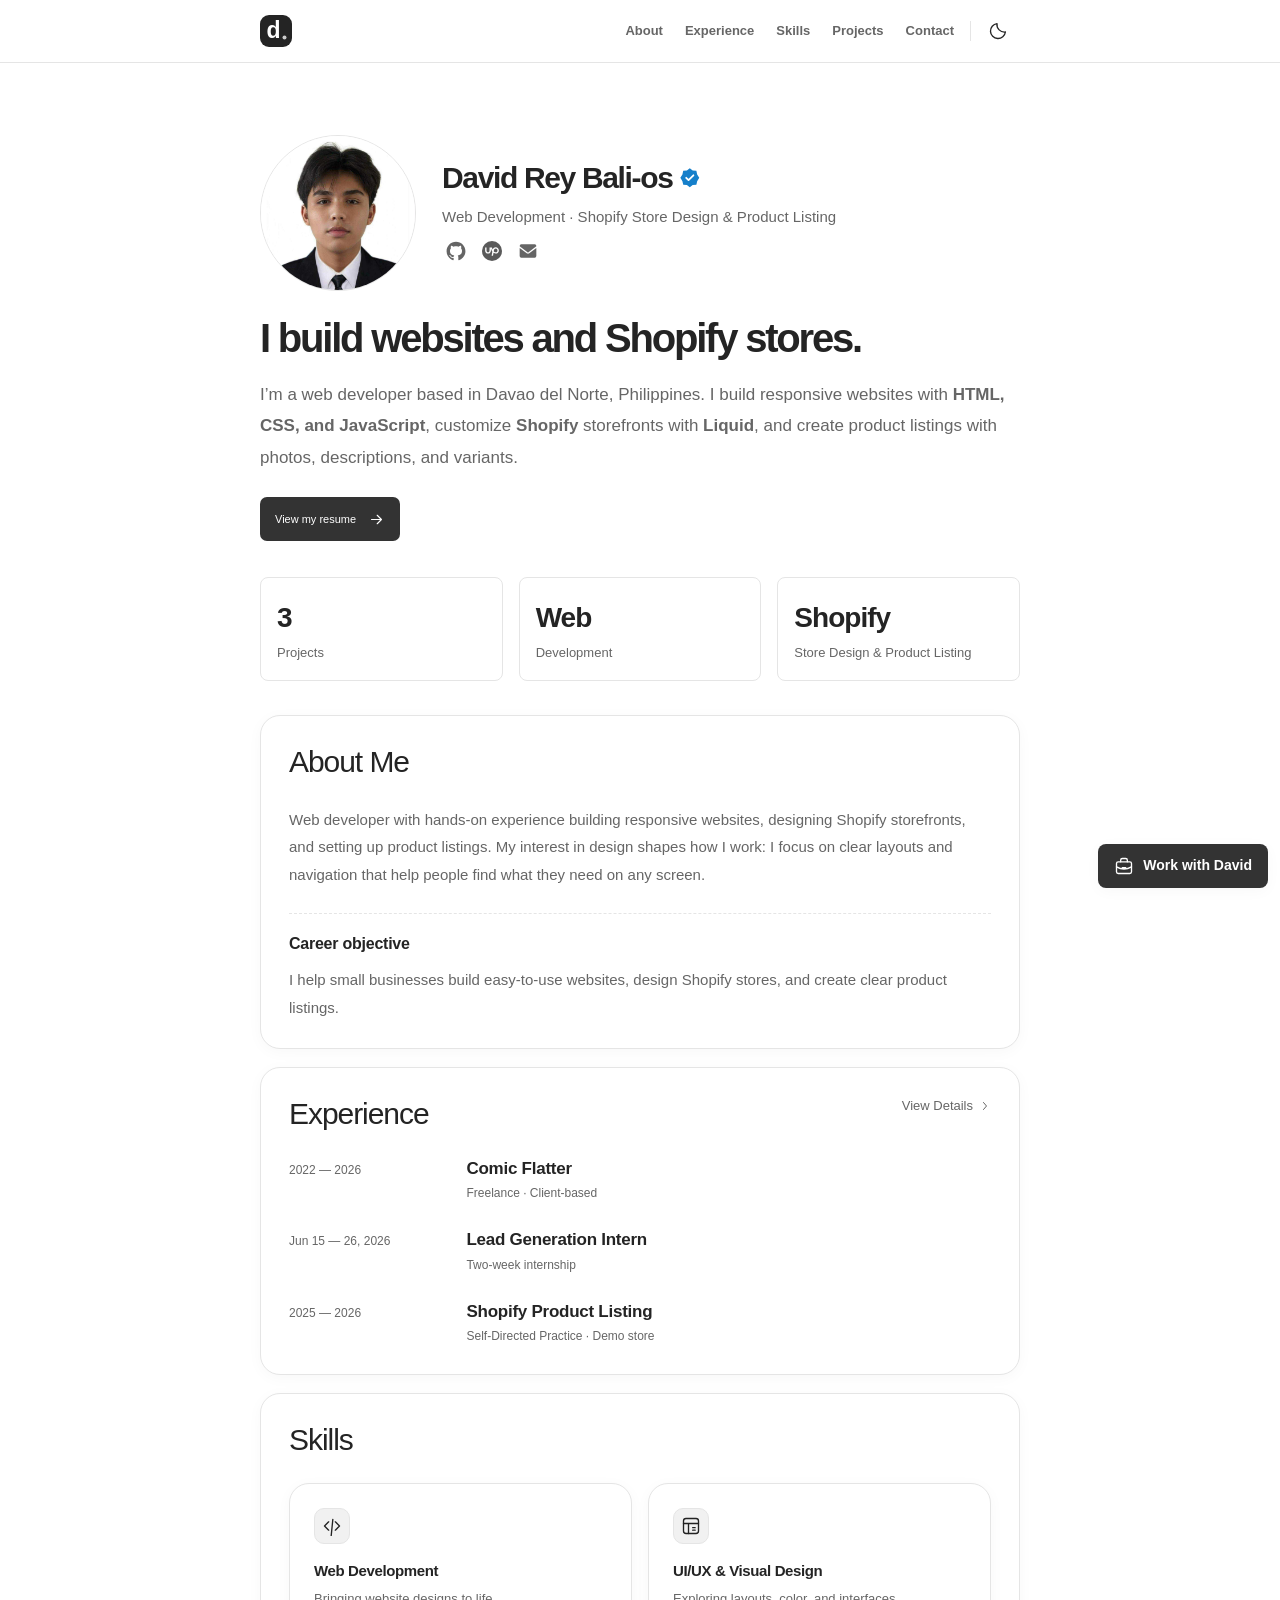
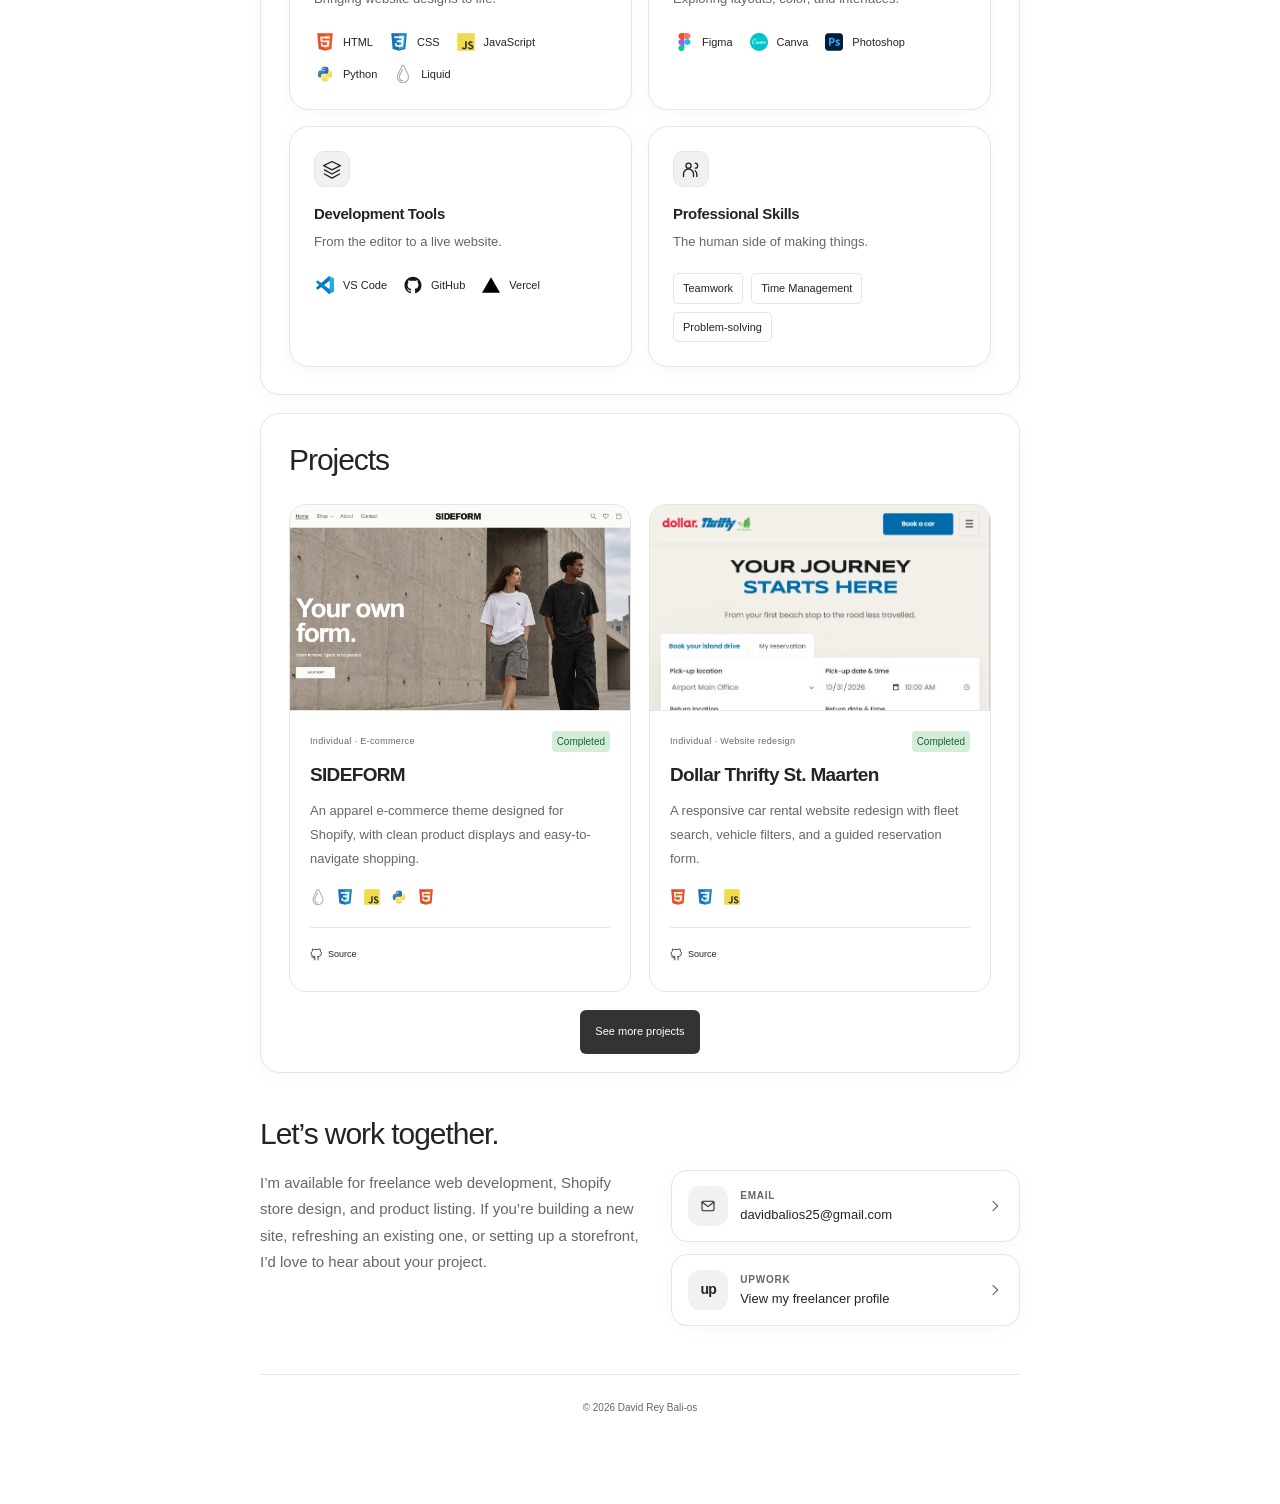
==== index.html @ 9f274d09 "Style See more projects as a button" ====
<!doctype html>
<html lang="en">
  <head>
    <meta charset="UTF-8" />
    <meta name="viewport" content="width=device-width, initial-scale=1.0" />
    <meta name="format-detection" content="telephone=no, email=no, address=no" />
    <meta name="theme-color" content="#333333" />
    <meta
      name="description"
      content="David Rey Bali-os is a web developer based in Davao del Norte, Philippines, focused on responsive websites and Shopify store design."
    />
    <meta
      property="og:title"
      content="David Rey Bali-os | Web Development &amp; Shopify Store Design"
    />
    <meta
      property="og:description"
      content="Explore my work in web development and Shopify store design."
    />
    <meta property="og:type" content="website" />
    <title>David Rey Bali-os | Web Development &amp; Shopify Store Design</title>
    <link rel="icon" type="image/svg+xml" href="assets/favicon.svg" />
    <script>
      try {
        if (localStorage.getItem("portfolio-theme") === "dark") {
          document.documentElement.dataset.theme = "dark";
        }
      } catch {}
    </script>
    <link rel="stylesheet" href="styles.css" />
    <script src="script.js" defer></script>
  </head>
  <body>
    <svg
      class="icon-library"
      xmlns="http://www.w3.org/2000/svg"
      aria-hidden="true"
    >
      <symbol id="arrow" viewBox="0 0 24 24">
        <path d="M5 12h14m-6-6 6 6-6 6" />
      </symbol>
      <symbol id="external" viewBox="0 0 24 24">
        <path d="M7 17 17 7M7 7h10v10" />
      </symbol>
      <symbol id="code" viewBox="0 0 24 24">
        <path d="m8 7-5 5 5 5m8-10 5 5-5 5m-3-13-2 20" />
      </symbol>
      <symbol id="design" viewBox="0 0 24 24">
        <rect x="3" y="3" width="18" height="18" rx="3" />
        <path d="M3 9h18M9 9v12m5-7h3m-3 3h3" />
      </symbol>
      <symbol id="layers" viewBox="0 0 24 24">
        <path d="m12 3 10 5-10 5L2 8Zm-9 10 9 5 9-5M3 18l9 5 9-5" />
      </symbol>
      <symbol id="people" viewBox="0 0 24 24">
        <circle cx="9" cy="8" r="3" />
        <path
          d="M3 21v-3a6 6 0 0 1 12 0v3m2-16a3 3 0 0 1 0 6m2 10v-3a6 6 0 0 0-2-4"
        />
      </symbol>
      <symbol id="pin" viewBox="0 0 24 24">
        <path d="M20 10c0 6-8 12-8 12S4 16 4 10a8 8 0 1 1 16 0Z" />
        <circle cx="12" cy="10" r="2.5" />
      </symbol>
      <symbol id="mail" viewBox="0 0 24 24">
        <rect x="3" y="5" width="18" height="14" rx="2" />
        <path d="m3 6 9 7 9-7" />
      </symbol>
      <symbol id="phone" viewBox="0 0 24 24">
        <path d="m7 3 3 5-3 3a16 16 0 0 0 6 6l3-3 5 3-1 4C11 23 1 13 3 4Z" />
      </symbol>
      <symbol id="award" viewBox="0 0 24 24">
        <circle cx="12" cy="9" r="6" />
        <path d="m8 14-2 8 6-3 6 3-2-8" />
      </symbol>
      <symbol id="github" viewBox="0 0 24 24">
        <path
          d="M9 22v-4c-4 1-4-2-6-2m12 6v-4c0-1-.4-2-1-2 4-.5 7-2 7-6 0-2-.7-3-2-4 .3-1 .3-3-.3-4-2 0-4 1-4 1-2-.5-4-.5-6 0 0 0-2-1-4-1-.6 1-.6 3-.3 4C3 7 2 8 2 10c0 4 3 5.5 7 6-.6.5-1 1-1 2"
        />
      </symbol>
      <symbol id="spark" viewBox="0 0 24 24">
        <path
          d="M12 1c1 7 4 10 11 11-7 1-10 4-11 11C11 16 8 13 1 12 8 11 11 8 12 1Z"
        />
      </symbol>
    </svg>

    <a class="skip-link" href="#main">Skip to content</a>
    <div class="page-frame" id="home">
      <header class="site-header">
      <nav class="section-menu" aria-label="Portfolio navigation">
        <a class="nav-logo" href="#home" aria-label="David Rey Bali-os, back to top">
          <img src="assets/favicon.svg" width="32" height="32" alt="" />
        </a>
        <button class="menu-toggle" type="button" aria-label="Toggle section navigation" aria-expanded="false" aria-controls="section-menu-links" hidden>
          <span class="burger-icon" aria-hidden="true"><span></span><span></span><span></span></span>
        </button>
        <div class="section-menu-links" id="section-menu-links">
          <a href="#about">About</a>
          <a href="#experience">Experience</a>
          <a href="#skills">Skills</a>
          <a href="#projects">Projects</a>
          <a href="#contact">Contact</a>
        </div>
        <button class="theme-toggle" type="button" aria-label="Dark mode" aria-pressed="false" hidden>
          <svg class="icon theme-moon" viewBox="0 0 24 24" aria-hidden="true">
            <path d="M20.9 13.2A9 9 0 0 1 10.8 3.1 9 9 0 1 0 20.9 13.2Z" />
          </svg>
          <svg class="icon theme-sun" viewBox="0 0 24 24" aria-hidden="true">
            <circle cx="12" cy="12" r="4" />
            <path d="M12 2v2m0 16v2M2 12h2m16 0h2M5 5l1.4 1.4m11.2 11.2L19 19M5 19l1.4-1.4M17.6 6.4 19 5" />
          </svg>
        </button>
      </nav>
      </header>
      <main id="main">
        <section class="intro-hero" aria-labelledby="intro-title">
          <div class="intro-profile">
            <img class="intro-portrait" src="assets/portrait.jpg" width="156" height="156"
              alt="David Rey Bali-os" fetchpriority="high" />
            <div>
              <p class="intro-name">David Rey <span class="intro-name-ending">Bali-os
                <svg class="intro-badge" viewBox="0 0 24 24" aria-hidden="true" focusable="false">
                  <path fill="#157fca" d="M12 1.5 15.2 4l4.1.2.9 4 2.3 3.8-2.3 3.8-.9 4-4.1.2-3.2 2.5L8.8 20l-4.1-.2-.9-4L1.5 12l2.3-3.8.9-4L8.8 4Z" />
                  <path d="m8 12 2.6 2.6 5.4-5.4" fill="none" stroke="white" stroke-width="2" stroke-linecap="round" stroke-linejoin="round" />
                </svg></span>
              </p>
              <p class="intro-role">Web Development · Shopify Store Design &amp; Product Listing</p>
              <div
                class="social-strip profile-social"
                aria-label="Professional and social profiles"
              >
                <a
                  href="https://github.com/davidxx22"
                  target="_blank"
                  rel="noopener noreferrer"
                  aria-label="GitHub (opens in a new tab)"
                  title="GitHub"
                  ><span class="intro-github" aria-hidden="true"></span></a>
                <a
                  href="https://www.upwork.com/freelancers/~0166466e7a59f8c428"
                  target="_blank"
                  rel="noopener noreferrer"
                  aria-label="Upwork (opens in a new tab)"
                  title="Upwork"
                  ><span class="intro-upwork" aria-hidden="true"></span></a>
                <a
                  href="https://mail.google.com/mail/?view=cm&amp;fs=1&amp;to=davidbalios25%40gmail.com&amp;su=Project%20Inquiry"
                  target="_blank"
                  rel="noopener noreferrer"
                  aria-label="Compose an email in Gmail (opens in a new tab)"
                  title="Email"
                  ><svg class="intro-social-icon" viewBox="0 0 24 24" aria-hidden="true">
                    <path d="M4 4h16a2 2 0 0 1 2 2v.4l-9.4 7.1a1 1 0 0 1-1.2 0L2 6.4V6a2 2 0 0 1 2-2Z" />
                    <path d="m2 8.3 8.5 6.4a2.5 2.5 0 0 0 3 0L22 8.3V18a2 2 0 0 1-2 2H4a2 2 0 0 1-2-2Z" />
                  </svg></a>
              </div>
            </div>
          </div>
          <h1 id="intro-title">I build websites and Shopify stores.</h1>
          <p class="intro-summary">
            I’m a web developer based in Davao del Norte, Philippines. I build responsive websites
            with <strong>HTML, CSS, and JavaScript</strong>, customize <strong>Shopify</strong>
            storefronts with <strong>Liquid</strong>, and create product listings with photos,
            descriptions, and variants.
          </p>
          <button class="button intro-action" type="button" disabled>View my resume <svg class="icon" aria-hidden="true"><use href="#arrow" /></svg></button>
          <ul class="intro-highlights" aria-label="Portfolio highlights">
            <li><strong>3</strong><span>Projects</span></li>
            <li><strong>Web</strong><span>Development</span></li>
            <li><strong>Shopify</strong><span>Store Design &amp; Product Listing</span></li>
          </ul>
        </section>
        <section
          id="about"
          class="panel about-section section-anchor reveal"
          aria-labelledby="about-title"
        >
          <div class="panel-heading">
            <h2 id="about-title">About Me</h2>
          </div>
          <div class="about-grid">
            <p>
              Web developer with hands-on experience building responsive websites, designing
              Shopify storefronts, and setting up product listings. My interest in design shapes
              how I work: I focus on clear layouts and navigation that help people find what
              they need on any screen.
            </p>
            <div class="objective">
              <h3>Career objective</h3>
              <p>
                I help small businesses build easy-to-use websites, design Shopify stores,
                and create clear product listings.
              </p>
            </div>
          </div>
        </section>
        <section id="experience" class="panel section-anchor reveal" aria-labelledby="experience-title">
          <div class="panel-heading">
            <h2 id="experience-title">Experience</h2>
            <a class="page-nav-link" href="experience.html">
              View Details
              <svg width="12" height="12" viewBox="0 0 12 12" fill="none" aria-hidden="true">
                <path d="m4.5 2.5 3 3.5-3 3.5" stroke="currentColor" stroke-linecap="round" stroke-linejoin="round" />
              </svg>
            </a>
          </div>
          <div class="experience-list">
            <article>
              <p class="timeline-date">2022 — 2026</p>
              <div>
                <h3>Comic Flatter</h3>
                <p class="entry-label">Freelance · Client-based</p>
              </div>
            </article>
            <article>
              <p class="timeline-date">Jun 15 — 26, 2026</p>
              <div>
                <h3>Lead Generation Intern</h3>
                <p class="entry-label">Two-week internship</p>
              </div>
            </article>
            <article>
              <p class="timeline-date">2025 — 2026</p>
              <div>
                <h3>Shopify Product Listing</h3>
                <p class="entry-label">Self-Directed Practice · Demo store</p>
              </div>
            </article>
          </div>
        </section>
        <section
          id="skills"
          class="panel section section-anchor skills-section"
          aria-labelledby="skills-title"
        >
          <div class="container skills-layout">
            <div class="panel-heading reveal">
              <h2 id="skills-title">Skills</h2>
            </div>
            <div class="skills-grid">
              <article class="skill-card reveal">
                <div class="skill-card-top">
                  <span class="skill-icon"
                    ><svg class="icon" aria-hidden="true">
                      <use href="#code" /></svg
                  ></span>
                </div>
                <h3>Web Development</h3>
                <p>Bringing website designs to life.</p>
                <ul class="skill-tags">
                  <li>
                    <span class="tool-mark html-mark" aria-hidden="true"
                      ><img
                        src="assets/icons/html5.svg"
                        alt=""
                        width="18"
                        height="18"
                        loading="lazy" /></span
                    >HTML
                  </li>
                  <li>
                    <span class="tool-mark css-mark" aria-hidden="true"
                      ><img
                        src="assets/icons/css3.svg"
                        alt=""
                        width="18"
                        height="18"
                        loading="lazy" /></span
                    >CSS
                  </li>
                  <li>
                    <span class="tool-mark js-mark" aria-hidden="true"
                      ><img
                        src="assets/icons/javascript.svg"
                        alt=""
                        width="18"
                        height="18"
                        loading="lazy" /></span
                    >JavaScript
                  </li>
                  <li>
                    <span class="tool-mark python-mark" aria-hidden="true"
                      ><img
                        src="assets/icons/python.svg"
                        alt=""
                        width="18"
                        height="18"
                        loading="lazy" /></span
                    >Python
                  </li>
                  <li>
                    <span class="tool-mark liquid-mark" aria-hidden="true"
                      ><img
                        src="assets/icons/liquid.png"
                        alt=""
                        width="18"
                        height="18"
                        loading="lazy" /></span
                    >Liquid
                  </li>
                </ul>
              </article>
              <article class="skill-card reveal">
                <div class="skill-card-top">
                  <span class="skill-icon"
                    ><svg class="icon" aria-hidden="true">
                      <use href="#design" /></svg
                  ></span>
                </div>
                <h3>UI/UX & Visual Design</h3>
                <p>Exploring layouts, color, and interfaces.</p>
                <ul class="skill-tags">
                  <li>
                    <span class="tool-mark figma-mark" aria-hidden="true"
                      ><img
                        src="assets/icons/figma.svg"
                        alt=""
                        width="18"
                        height="18"
                        loading="lazy" /></span
                    >Figma
                  </li>
                  <li>
                    <span class="tool-mark canva-mark" aria-hidden="true"
                      ><img
                        src="assets/icons/canva.svg"
                        alt=""
                        width="18"
                        height="18"
                        loading="lazy" /></span
                    >Canva
                  </li>
                  <li>
                    <span class="tool-mark ps-mark" aria-hidden="true"
                      ><img
                        src="assets/icons/photoshop.svg"
                        alt=""
                        width="18"
                        height="18"
                        loading="lazy" /></span
                    >Photoshop
                  </li>
                </ul>
              </article>
              <article class="skill-card reveal">
                <div class="skill-card-top">
                  <span class="skill-icon"
                    ><svg class="icon" aria-hidden="true">
                      <use href="#layers" /></svg
                  ></span>
                </div>
                <h3>Development Tools</h3>
                <p>From the editor to a live website.</p>
                <ul class="skill-tags">
                  <li>
                    <span class="tool-mark vscode-mark" aria-hidden="true"
                      ><img
                        src="assets/icons/vscode.svg"
                        alt=""
                        width="18"
                        height="18"
                        loading="lazy" /></span
                    >VS Code
                  </li>
                  <li>
                    <span class="tool-mark github-mark" aria-hidden="true"
                      ><img
                        src="assets/icons/github.svg"
                        alt=""
                        width="18"
                        height="18"
                        loading="lazy" /></span
                    >GitHub
                  </li>
                  <li>
                    <span class="tool-mark vercel-mark" aria-hidden="true"
                      ><img
                        src="assets/icons/vercel.svg"
                        alt=""
                        width="18"
                        height="18"
                        loading="lazy" /></span
                    >Vercel
                  </li>
                </ul>
              </article>
              <article class="skill-card reveal">
                <div class="skill-card-top">
                  <span class="skill-icon"
                    ><svg class="icon" aria-hidden="true">
                      <use href="#people" /></svg
                  ></span>
                </div>
                <h3>Professional Skills</h3>
                <p>The human side of making things.</p>
                <ul class="professional-list">
                  <li>Teamwork</li>
                  <li>Time Management</li>
                  <li>Problem-solving</li>
                </ul>
              </article>
            </div>
          </div>
        </section>
        <section
          id="projects"
          class="panel section section-anchor projects-section"
          aria-labelledby="projects-title"
        >
          <div class="container">
            <div class="panel-heading reveal">
              <h2 id="projects-title">Projects</h2>
            </div>
            <div class="project-grid" id="project-grid">
              <article
                class="project-card reveal"
                data-category="individual"
                data-project="sideform"
              >
                <a
                  class="project-image"
                  href="https://sideform.vercel.app/"
                  target="_blank"
                  rel="noopener noreferrer"
                  aria-label="Visit SIDEFORM (opens in a new tab)"
                  ><img
                    src="assets/projects/sideform.png"
                    width="1265"
                    height="712"
                    alt="SIDEFORM apparel storefront with a streetwear campaign and shop navigation"
                    loading="lazy" /></a>
                <div class="project-body">
                  <div class="project-meta">
                    <span>Individual · E-commerce</span
                    ><span class="completed">Completed</span>
                  </div>
                  <h3>SIDEFORM</h3>
                  <p>
                    An apparel e-commerce theme designed for Shopify, with
                    clean product displays and easy-to-navigate shopping.
                  </p>
                  <ul class="project-tech" aria-label="Technologies used">
                    <li title="Liquid"><img src="assets/icons/liquid.png" width="16" height="16" alt="Liquid" loading="lazy" /></li>
                    <li title="CSS"><img src="assets/icons/css3.svg" width="16" height="16" alt="CSS" loading="lazy" /></li>
                    <li title="JavaScript"><img src="assets/icons/javascript.svg" width="16" height="16" alt="JavaScript" loading="lazy" /></li>
                    <li title="Python"><img src="assets/icons/python.svg" width="16" height="16" alt="Python" loading="lazy" /></li>
                    <li title="HTML"><img src="assets/icons/html5.svg" width="16" height="16" alt="HTML" loading="lazy" /></li>
                  </ul>
                  <div class="project-actions">
                    <a
                      href="https://github.com/davidxx22/sideform"
                      target="_blank"
                      rel="noopener noreferrer"
                      aria-label="SIDEFORM source code on GitHub (opens in a new tab)"
                      ><svg class="icon" aria-hidden="true">
                        <use href="#github" />
                      </svg>
                      Source</a
                    >
                  </div>
                </div>
              </article>
              <article class="project-card reveal" data-category="individual" data-project="dollar-thrifty">
                <a class="project-image" href="https://dollarthriftysxm.vercel.app/"
                  target="_blank" rel="noopener noreferrer"
                  aria-label="Visit the Dollar Thrifty redesign (opens in a new tab)">
                  <img src="assets/projects/dollar-thrifty.jpg" width="753" height="980"
                    alt="Dollar Thrifty St. Maarten redesign showing the homepage and rental search form"
                    loading="lazy" />
                </a>
                <div class="project-body">
                  <div class="project-meta">
                    <span>Individual · Website redesign</span><span class="completed">Completed</span>
                  </div>
                  <h3>Dollar Thrifty St. Maarten</h3>
                  <p>A responsive car rental website redesign with fleet search, vehicle filters, and a guided reservation form.</p>
                  <ul class="project-tech" aria-label="Technologies used">
                    <li title="HTML"><img src="assets/icons/html5.svg" width="16" height="16" alt="HTML" loading="lazy" /></li>
                    <li title="CSS"><img src="assets/icons/css3.svg" width="16" height="16" alt="CSS" loading="lazy" /></li>
                    <li title="JavaScript"><img src="assets/icons/javascript.svg" width="16" height="16" alt="JavaScript" loading="lazy" /></li>
                  </ul>
                  <div class="project-actions">
                    <a href="https://github.com/davidxx22/dollar-thrifty-st.maarten-redesign"
                      target="_blank" rel="noopener noreferrer"
                      aria-label="Dollar Thrifty redesign source code on GitHub (opens in a new tab)">
                      <svg class="icon" aria-hidden="true"><use href="#github" /></svg>
                      Source
                    </a>
                  </div>
                </div>
              </article>
            </div>
            <p class="more-projects"><a class="button button-primary" href="projects.html">See more projects</a></p>
          </div>
        </section>
        <section
          id="contact"
          class="section section-anchor contact-section"
          aria-labelledby="contact-title"
        >
          <h2 id="contact-title">Let’s work together.</h2>
          <div class="contact-grid">
            <p>
              I’m available for freelance web development, Shopify store design, and product listing.
              If you’re building a new site, refreshing an existing one, or setting
              up a storefront, I’d love to hear about your project.
            </p>
            <div class="contact-info">
              <a class="contact-item" href="https://mail.google.com/mail/?view=cm&amp;fs=1&amp;to=davidbalios25%40gmail.com&amp;su=Project%20Inquiry" target="_blank" rel="noopener noreferrer">
                <span class="contact-icon"><svg class="icon" aria-hidden="true"><use href="#mail" /></svg></span>
                <span><small>Email</small><strong>davidbalios25@gmail.com</strong></span>
                <svg class="icon contact-arrow" viewBox="0 0 24 24" aria-hidden="true"><path d="m9 5 7 7-7 7" /></svg>
              </a>
              <a class="contact-item" href="https://www.upwork.com/freelancers/~0166466e7a59f8c428" target="_blank" rel="noopener noreferrer">
                <span class="contact-icon"><span class="upwork-mark" aria-hidden="true">up</span></span>
                <span><small>Upwork</small><strong>View my freelancer profile</strong></span>
                <svg class="icon contact-arrow" viewBox="0 0 24 24" aria-hidden="true"><path d="m9 5 7 7-7 7" /></svg>
              </a>
            </div>
          </div>
        </section>
      </main>
      <footer class="site-footer">
        <p>© <span id="current-year">2026</span> David Rey Bali-os</p>
      </footer>
    </div>
    <div class="floating-actions">
      <a class="back-to-top" href="#home" aria-label="Back to top" hidden>
        <svg class="icon" viewBox="0 0 24 24" aria-hidden="true">
          <path d="m6 15 6-6 6 6" />
        </svg>
      </a>
      <details class="work-widget">
        <summary>
          <svg class="icon" viewBox="0 0 24 24" aria-hidden="true">
            <rect x="3" y="7" width="18" height="14" rx="2" />
            <path d="M8 7V5a2 2 0 0 1 2-2h4a2 2 0 0 1 2 2v2M3 13a18 18 0 0 0 18 0m-11 1h4" />
          </svg>
          Work with David
        </summary>
        <section class="work-panel" aria-labelledby="work-title">
          <h2 id="work-title">Work with David</h2>
          <button class="work-close" type="button" aria-label="Close contact options" hidden>×</button>
          <p>Have a project in mind? Let’s connect.</p>
          <a href="https://mail.google.com/mail/?view=cm&amp;fs=1&amp;to=davidbalios25%40gmail.com&amp;su=Project%20Inquiry" target="_blank" rel="noopener noreferrer">
            <span class="work-icon"><svg class="icon" aria-hidden="true"><use href="#mail" /></svg></span>
            <span><strong>Send an email</strong><small>Projects &amp; inquiries</small></span>
            <svg class="icon work-arrow" aria-hidden="true"><use href="#external" /></svg>
          </a>
          <a href="https://www.upwork.com/freelancers/~0166466e7a59f8c428" target="_blank" rel="noopener noreferrer">
            <span class="work-icon"><span class="upwork-mark" aria-hidden="true">up</span></span>
            <span><strong>Connect on Upwork</strong><small>View my freelancer profile</small></span>
            <svg class="icon work-arrow" aria-hidden="true"><use href="#external" /></svg>
          </a>
        </section>
      </details>
    </div>
  </body>
</html>
---- styles.css ----
:root {
  --ink: #242424;
  --accent: #333333;
  --accent-dark: #222222;
  --accent-soft: #f1f1f1;
  --muted: #666666;
  --line: #e5e5e5;
  --paper: #ffffff;
  --soft: #f3f3f3;
  --canvas: #ffffff;
  --link-hover: #1565c0;
  --shadow: 0 3px 15px #00000008;
}
@media screen {
  :root[data-theme="dark"] {
    color-scheme: dark;
    --ink: #f2f2f3;
    --accent: #465165;
    --accent-dark: #e0e2e8;
    --accent-soft: #282d36;
    --muted: #b7bbc5;
    --line: #383e49;
    --paper: #1b1f26;
    --canvas: #111318;
    --link-hover: #9bc8ff;
    --shadow: 0 3px 15px #0003;
  }
}
* {
  box-sizing: border-box;
}
html {
  scroll-behavior: smooth;
  scroll-padding-top: 140px;
}
body {
  margin: 0;
  background: var(--canvas);
  color: var(--ink);
  font-family: "Segoe UI", Arial, sans-serif;
  font-size: 14px;
  line-height: 1.7;
  -webkit-font-smoothing: antialiased;
}
a {
  color: inherit;
  text-decoration: none;
}
button {
  font: inherit;
  color: inherit;
  cursor: pointer;
  border: 0;
}
a,
button {
  -webkit-tap-highlight-color: transparent;
  touch-action: manipulation;
}
a:focus-visible,
button:focus-visible {
  outline: 2px solid var(--accent);
  outline-offset: 5px;
  border-radius: 3px;
}
img {
  display: block;
  max-width: 100%;
  height: auto;
}
svg {
  display: block;
}
h1,
h2,
h3,
h4,
p {
  margin: 0;
}
h1,
h2,
h3,
h4 {
  line-height: 1.25;
}
p {
  color: var(--muted);
}
ul {
  list-style: none;
  padding: 0;
  margin: 0;
}
[hidden] {
  display: none !important;
}
::selection {
  background: #e5e5e5;
  color: #222222;
}
.icon {
  width: 20px;
  height: 20px;
  stroke: currentColor;
  fill: none;
  stroke-width: 1.6;
  stroke-linecap: round;
  stroke-linejoin: round;
  flex-shrink: 0;
}
.icon-library {
  width: 0;
  height: 0;
  position: absolute;
  overflow: hidden;
}
.visually-hidden {
  position: absolute;
  width: 1px;
  height: 1px;
  margin: -1px;
  padding: 0;
  border: 0;
  overflow: hidden;
  clip-path: inset(50%);
  white-space: nowrap;
}
.skip-link {
  position: fixed;
  z-index: 100;
  top: -70px;
  left: 30px;
  background: var(--accent);
  color: #fff;
  padding: 10px 18px;
}
.skip-link:focus {
  top: 12px;
}
.page-frame {
  min-height: 100dvh;
}




.profile-social {
  margin-top: 16px;
}
.upwork-mark {
  font-size: 14px;
  font-weight: 700;
  letter-spacing: -0.07em;
}
.social-strip {
  display: flex;
  gap: 8px;
}
.social-strip a {
  width: 28px;
  height: 28px;
  border-radius: 6px;
  border: 1px solid var(--line);
  display: grid;
  place-items: center;
  font-size: 15px;
  font-weight: 650;
  box-shadow: 0 2px 4px #00000005;
  transition:
    background 0.2s,
    color 0.2s;
}
.social-strip a:hover {
  background: var(--accent);
  color: #fff;
}
.social-strip .icon {
  width: 16px;
  height: 16px;
}

main {
  min-width: 0;
  display: flex;
  flex-direction: column;
  gap: 18px;
}
.site-header {
  position: sticky;
  top: 0;
  z-index: 10;
  background: color-mix(in srgb, var(--canvas) 92%, transparent);
  border-bottom: 1px solid var(--line);
  backdrop-filter: blur(12px);
}
.section-menu,
main,
.site-footer {
  width: min(calc(100% - 32px), 760px);
  margin-inline: auto;
}
.section-menu {
  display: grid;
  grid-template-columns: 44px minmax(0, 1fr) 44px;
  align-items: center;
  gap: 12px;
  padding-block: 9px;
}
.nav-logo,
.theme-toggle,
.menu-toggle {
  display: grid;
  place-items: center;
  width: 44px;
  height: 44px;
  padding: 0;
  border-radius: 50%;
  background: transparent;
}
.nav-logo {
  justify-items: start;
}
.theme-toggle {
  grid-column: 3;
  grid-row: 1;
}
@media (min-width: 769px) {
  .theme-toggle {
    position: relative;
  }
  .theme-toggle::before {
    content: "";
    position: absolute;
    inset-inline-start: -6px;
    height: 20px;
    border-inline-start: 1px solid var(--line);
  }
}
.nav-logo:hover,
.theme-toggle:hover,
.menu-toggle:hover {
  background: var(--accent-soft);
}
.theme-sun,
[data-theme="dark"] .theme-moon {
  display: none;
}
[data-theme="dark"] .theme-sun {
  display: block;
}
.section-menu-links {
  display: flex;
  flex-wrap: wrap;
  gap: 2px;
  width: 100%;
  justify-content: flex-end;
}
.menu-toggle {
  display: none;
}
@media (max-width: 768px) {
  .menu-toggle {
    display: grid;
    grid-column: 2;
    grid-row: 1;
    justify-self: center;
  }
  .burger-icon {
    display: flex;
    flex-direction: column;
    gap: 4px;
    width: 18px;
  }
  .burger-icon span {
    height: 2px;
    width: 100%;
    background: currentColor;
    border-radius: 1px;
  }
  .menu-toggle[aria-expanded="false"]:not([hidden]) + .section-menu-links {
    display: none;
  }
  .section-menu-links {
    display: grid;
    grid-column: 1 / -1;
    grid-row: 2;
    grid-template-columns: repeat(2, minmax(0, 1fr));
    margin-top: 6px;
    background: var(--paper);
    border: 1px solid var(--line);
    border-radius: 16px;
    box-shadow: var(--shadow);
    padding: 6px;
  }
}
.section-menu-links a {
  display: flex;
  align-items: center;
  justify-content: center;
  flex: 0 0 auto;
  min-height: 44px;
  padding: 8px 10px;
  border-radius: 7px;
  color: var(--muted);
  font-size: 13px;
  font-weight: 600;
  transition: background-color 0.2s, color 0.2s;
}
.section-menu-links a:hover,
.section-menu-links a:focus-visible {
  background: var(--accent-soft);
  color: var(--ink);
}
.section-menu-links a[aria-current] {
  color: var(--ink);
}
.section-anchor {
  scroll-margin-top: 0;
}
.panel,
.skill-card {
  background: var(--paper);
  border-radius: 20px;
  border: 1px solid var(--line);
  box-shadow: var(--shadow);
}
.panel {
  padding: 27px 28px;
}
.panel-heading {
  display: flex;
  justify-content: space-between;
  align-items: baseline;
  gap: 18px;
  margin-bottom: 25px;
}
.panel-heading h2,
.panel-heading h3,
.projects-archive h1,
.experience-page h1,
.contact-section h2 {
  font-size: 1.5rem;
  font-weight: 400;
  letter-spacing: -0.035em;
}
@media (min-width: 40rem) {
  .panel-heading h2,
  .panel-heading h3,
  .projects-archive h1,
  .experience-page h1,
  .contact-section h2 {
    font-size: 1.875rem;
  }
}

.about-grid {
  display: grid;
  gap: 24px;
}
.about-grid p,
.experience-duties {
  font-size: 15px;
}
.about-grid p {
  line-height: 1.85;
}
.objective {
  border-top: 1px dashed var(--line);
  padding-top: 20px;
}
.objective h3 {
  font-size: 16px;
  letter-spacing: -0.015em;
  margin-bottom: 12px;
}
.page-nav-link {
  display: inline-flex;
  align-self: flex-start;
  align-items: center;
  gap: 6px;
  color: var(--muted);
  font-size: 13px;
  white-space: nowrap;
}
.page-nav-link:hover,
.page-nav-link:focus-visible {
  color: var(--ink);
}
.experience-list {
  display: grid;
  gap: 26px;
}
.experience-list article {
  display: grid;
  grid-template-columns: minmax(120px, 23%) minmax(0, 1fr);
  gap: 16px;
}
.experience-page header p {
  margin-top: 6px;
}
.experience-page .timeline {
  margin-top: 14px;
}
.timeline {
  padding-left: 12px;
  position: relative;
}
.timeline::before {
  content: "";
  position: absolute;
  top: 8px;
  bottom: 12px;
  left: 5px;
  width: 1px;
  background: #dedede;
}
.timeline article {
  position: relative;
  padding-left: 24px;
  margin-bottom: 34px;
}
.timeline article:last-child {
  margin-bottom: 0;
}
.timeline article::before {
  content: "";
  width: 10px;
  height: 10px;
  position: absolute;
  left: -11px;
  top: 7px;
  border-radius: 50%;
  background: var(--accent);
  box-shadow: 0 0 0 4px var(--accent-soft);
}
.timeline-date {
  font-size: 0.75rem;
  color: var(--muted);
  padding-top: 2px;
}
.experience-list h3,
.timeline h3 {
  font-size: 17px;
  font-weight: 650;
  letter-spacing: -0.015em;
}
.experience-list .entry-label,
.timeline .entry-label {
  font-size: 12px;
  color: var(--muted);
  margin-top: 4px;
}
.experience-duties {
  margin-top: 10px;
  line-height: 1.8;
  color: var(--muted);
  list-style: disc;
  padding-inline-start: 18px;
}
.experience-duties li + li {
  margin-top: 6px;
}
.skills-layout {
  display: block;
}
.section-intro {
  display: flex;
  align-items: baseline;
  flex-wrap: wrap;
  gap: 10px 20px;
  padding: 12px 5px 20px;
}
.eyebrow {
  font-size: 9px;
  letter-spacing: 0.12em;
  font-weight: 600;
  color: #555;
}
.section-intro .eyebrow {
  width: 100%;
}
.section-intro h2 {
  font-size: 24px;
  font-weight: 600;
  letter-spacing: -0.04em;
}
.section-intro > p:last-of-type {
  font-size: 11px;
  max-width: 350px;
  margin-left: auto;
}
.skills-grid {
  display: grid;
  grid-template-columns: repeat(2, minmax(0, 1fr));
  gap: 16px;
}
.skill-card {
  padding: 24px;
  transition:
    transform 0.2s,
    box-shadow 0.2s;
}
.skill-card:hover {
  transform: translateY(-3px);
  box-shadow: 0 8px 20px #00000006;
}
.skill-card-top {
  display: flex;
  align-items: center;
  justify-content: space-between;
  margin-bottom: 18px;
}

.skill-icon {
  width: 36px;
  height: 36px;
  background: var(--accent-soft);
  border: 1px solid var(--line);
  border-radius: 10px;
  display: grid;
  place-items: center;
}
.skill-card h3 {
  font-size: 15px;
  font-weight: 600;
  letter-spacing: -0.025em;
}
.skill-card > p {
  font-size: 13px;
  margin-top: 7px;
}
.skill-tags {
  display: flex;
  flex-wrap: wrap;
  gap: 10px 15px;
  margin-top: 21px;
}
.skill-tags li {
  display: flex;
  align-items: center;
  gap: 7px;
  font-size: 11px;
}
.tool-mark {
  display: grid;
  place-items: center;
  width: 22px;
  height: 22px;
  background: transparent;
  border: 0;
}
.tool-mark img {
  width: 18px;
  height: 18px;
  object-fit: contain;
}
.professional-list {
  display: flex;
  flex-wrap: wrap;
  gap: 8px;
  margin-top: 20px;
}
.professional-list li {
  font-size: 11px;
  border: 1px solid var(--line);
  border-radius: 5px;
  padding: 5px 9px;
}
.panel.projects-section {
  min-width: 0;
  padding-bottom: 8px;
}
.panel.projects-section#projects {
  padding-bottom: 18px;
}
.section-heading {
  display: flex;
  justify-content: space-between;
  align-items: end;
  gap: 25px;
  padding: 0 5px;
  margin-bottom: 23px;
}
.section-heading .eyebrow {
  margin-bottom: 10px;
}
.section-heading h2 {
  font-size: 30px;
  letter-spacing: -0.05em;
  font-weight: 650;
}
.section-heading > p {
  font-size: 11px;
  max-width: 220px;
}
.project-grid {
  display: grid;
  grid-template-columns: repeat(2, minmax(0, 1fr));
  gap: 18px;
}
.more-projects {
  margin-top: 18px;
  text-align: center;
}
.projects-archive h1 {
  margin: 16px 0 20px;
}
.project-card {
  border-radius: 17px;
  overflow: hidden;
  background: var(--paper);
  border: 1px solid var(--line);
  display: flex;
  flex-direction: column;
  transition:
    transform 0.2s,
    box-shadow 0.2s;
}
.project-card:hover {
  transform: translateY(-4px);
  box-shadow: 0 12px 20px #00000009;
}
.project-image {
  display: block;
  position: relative;
  overflow: hidden;
  background: #ededed;
  aspect-ratio: 1.65;
  border-bottom: 1px solid var(--line);
}
.project-image > img {
  width: 100%;
  height: 100%;
  object-fit: cover;
  object-position: top;
  filter: none;
  transition: transform 0.4s;
}
.project-card:hover .project-image > img {
  transform: scale(1.03);
}
[data-project="dollar-thrifty"] .project-image > img {
  /* Crop the 15px browser scrollbar from the 753px capture. */
  width: calc(100% * 753 / 738);
  max-width: none;
  transform-origin: left top;
}
.image-arrow {
  position: absolute;
  right: 12px;
  bottom: 12px;
  border: 1px solid #dedede;
  display: grid;
  place-items: center;
  width: 30px;
  height: 30px;
  border-radius: 50%;
  background: var(--paper);
}
.image-arrow .icon {
  width: 16px;
  height: 16px;
}
.project-body {
  padding: 20px;
  display: flex;
  flex-direction: column;
  flex: 1;
}
.project-meta {
  display: flex;
  align-items: center;
  justify-content: space-between;
  gap: 6px;
  font-size: 9px;
  letter-spacing: 0.04em;
  color: var(--muted);
  line-height: 1.5;
  margin-bottom: 11px;
}
.completed {
  font-size: 10px;
  color: var(--muted);
  background: #f2f2f2;
  border-radius: 4px;
  padding: 3px 5px;
  letter-spacing: 0;
}
.project-body h3 {
  font-size: 19px;
  letter-spacing: -0.035em;
  font-weight: 650;
}
.project-body > p {
  font-size: 13px;
  margin-top: 12px;
  line-height: 1.85;
}
.project-tech {
  display: flex;
  flex-wrap: wrap;
  align-items: center;
  gap: 11px;
  margin: 18px 0 22px;
}
.project-tech img {
  width: 16px;
  height: 16px;
  object-fit: contain;
}
.project-actions {
  display: flex;
  flex-wrap: wrap;
  align-items: center;
  gap: 14px;
  border-top: 1px solid var(--line);
  padding-top: 11px;
  margin-top: auto;
}
.project-actions a,
.detail-button {
  display: inline-flex;
  align-items: center;
  gap: 5px;
  font-size: 9px;
  font-weight: 500;
  min-height: 32px;
}
.project-actions a:hover,
.detail-button:hover {
  text-decoration: none;
}
.project-actions .icon {
  width: 13px;
  height: 13px;
}
.project-actions a:hover {
  color: var(--link-hover);
}
.detail-button {
  padding: 0;
  margin-left: auto;
  background: none;
}
.app-preview {
  background: #e9e9e9;
}
.app-preview > img {
  position: absolute;
  width: 36%;
  height: auto;
  right: 12%;
  top: 15px;
  border: 4px solid #333;
  border-radius: 17px;
  box-shadow: 0 10px 20px #0002;
  transform: rotate(5deg);
}
.project-card:hover .app-preview > img {
  transform: rotate(3deg) translateY(-3px);
}
.app-preview-label {
  position: absolute;
  top: 38%;
  left: 8%;
  font-size: 25px;
  font-weight: 600;
  letter-spacing: -0.04em;
}
.app-preview-label > span {
  display: block;
  font-size: 6px;
  letter-spacing: 0.08em;
  margin-top: 5px;
  font-weight: 400;
}
.button {
  display: inline-flex;
  align-items: center;
  justify-content: center;
  gap: 12px;
  border-radius: 6px;
  font-size: 11px;
  font-weight: 500;
  min-height: 44px;
  padding: 11px 15px;
  transition:
    background 0.2s,
    transform 0.2s;
}
.button .icon {
  width: 17px;
  height: 17px;
}
.button-primary {
  background: var(--accent);
  color: #fff;
}
.button-primary:hover {
  background: color-mix(in srgb, var(--accent) 80%, black);
}
.button-text:hover {
  text-decoration: underline;
}
.contact-section {
  padding-block: 24px;
}
.contact-section h2 {
  margin-bottom: 18px;
}
.contact-grid {
  display: grid;
  grid-template-columns: 1fr 0.92fr;
  align-items: start;
  gap: clamp(18px, 4vw, 32px);
}
.contact-grid > p {
  font-size: 15px;
  line-height: 1.75;
}
.contact-info {
  display: grid;
  gap: 12px;
}
.contact-item {
  display: flex;
  align-items: center;
  gap: 12px;
  padding: 14px 16px;
  min-height: 72px;
  border: 1px solid var(--line);
  border-radius: 16px;
  background: var(--paper);
  box-shadow: var(--shadow);
  transition: background-color 150ms;
}
.contact-item:hover {
  background: var(--accent-soft);
}
.contact-icon {
  display: grid;
  flex: 0 0 40px;
  height: 40px;
  place-items: center;
  border-radius: 12px;
  background: var(--accent-soft);
}
.contact-icon .icon,
.contact-arrow {
  width: 16px;
  height: 16px;
}
.contact-arrow {
  margin-inline-start: auto;
  color: var(--muted);
}
.contact-item small,
.contact-item strong {
  display: block;
}
.contact-item small {
  color: var(--muted);
  font-size: 10px;
  font-weight: 650;
  letter-spacing: 0.08em;
  text-transform: uppercase;
}
.contact-item strong {
  font-size: 13px;
  font-weight: 500;
  overflow-wrap: anywhere;
}
@media (max-width: 600px) {
  .contact-grid {
    grid-template-columns: 1fr;
  }
}
.site-footer {
  margin-top: 24px;
  border-top: 1px solid var(--line);
  padding: 24px 7px;
  text-align: center;
  font-size: 10px;
}
.project-dialog {
  width: min(720px, calc(100% - 32px));
  max-height: 90dvh;
  color: var(--ink);
  border-radius: 18px;
  padding: 0;
  border: 1px solid #ddd;
  overscroll-behavior: contain;
  box-shadow: 0 25px 100px #0003;
}
.project-dialog::backdrop {
  background: #000a;
  backdrop-filter: blur(5px);
}
.dialog-image {
  width: 100%;
  max-height: 350px;
  object-fit: cover;
  object-position: top;
  filter: none;
}
.dialog-image.is-app {
  height: 320px;
  object-fit: contain;
  background: #ededed;
  padding: 15px;
}
.dialog-body {
  padding: 30px;
}
.dialog-body .eyebrow {
  margin-bottom: 10px;
}
.dialog-body h2 {
  font-size: 28px;
  letter-spacing: -0.04em;
}
.dialog-body > p:not(.eyebrow) {
  font-size: 13px;
  margin-top: 17px;
}
.dialog-body .project-tech li {
  font-size: 10px;
}
.dialog-note {
  padding: 12px 15px;
  border: 1px solid #ddd;
  border-radius: 7px;
  background: #f7f7f7;
  font-size: 11px !important;
}
.button-row {
  display: flex;
  align-items: center;
  flex-wrap: wrap;
  gap: 18px;
}
.reveal {
  opacity: 1;
  transform: none;
}
.motion-ready .reveal.is-pending {
  opacity: 0;
  transform: translateY(14px);
}
.motion-ready .reveal {
  transition:
    opacity 0.5s ease,
    transform 0.5s ease;
}
.eyebrow,
.skill-icon,
.image-arrow,
.detail-button {
  color: var(--accent-dark);
}

.timeline::before {
  background: var(--line);
}
.timeline article::before {
  box-shadow: 0 0 0 4px var(--accent-soft);
}
.social-strip a {
  color: var(--accent-dark);
}
.social-strip a:hover {
  color: white;
}
.completed {
  color: #17652b;
  background: #d4edda;
}
.app-preview {
  background: #e7f1e9;
}
.doneeit-preview .app-preview-label {
  color: #295738;
}
.financify-preview {
  background: #edf4e6;
}
.financify-preview .app-preview-label {
  color: #4e6631;
}
.dialog-note {
  background: var(--accent-soft);
  border-color: var(--line);
}
@media (max-width: 1100px) {

  .panel {
    padding: 24px;
  }

  .skill-card {
    padding: 21px;
  }
  .skill-tags {
    gap: 9px;
  }
  .project-body {
    padding: 17px;
  }
  .project-meta {
    flex-wrap: wrap;
  }
  .project-meta .completed {
    display: none;
  }
  .project-actions {
    gap: 10px;
  }
  .project-actions a,
  .detail-button {
    font-size: 8px;
  }
}
@media (max-width: 850px) {

  .panel {
    padding: 23px 21px;
  }


  .experience-list article {
    grid-template-columns: 1fr;
    gap: 4px;
  }
  .panel-heading h3 {
    font-size: 14px;
  }
  .skills-grid {
    grid-template-columns: 1fr;
    gap: 12px;
  }
  .skill-card {
    padding: 18px 15px;
  }
  .skill-card h3 {
    font-size: 13px;
  }
  .skill-card > p {
    font-size: 12px;
  }
  .skill-tags {
    flex-direction: column;
  }
  .section-intro > p:last-of-type {
    margin-left: 0;
  }
  .section-heading {
    flex-direction: column;
    align-items: start;
    gap: 12px;
  }
  .section-heading > p {
    max-width: 330px;
  }
  .project-grid {
    grid-template-columns: 1fr;
  }
  .project-meta .completed {
    display: inline-block;
  }
  .project-meta {
    font-size: 10px;
  }
  .project-body {
    padding: 22px;
  }
  .project-body > p {
    font-size: 14px;
  }
  .project-actions a,
  .detail-button {
    font-size: 10px;
  }
  .project-tech li {
    font-size: 11px;
  }
}
@media (max-width: 700px) {
  html {
    scroll-padding-top: 140px;
  }





  .social-strip a,

  main {
    gap: 16px;
  }
  .panel {
    padding: 25px;
  }
  .panel-heading {
    margin-bottom: 23px;
    gap: 14px;
  }
  .about-grid p,
  .experience-duties {
    font-size: 16px;
  }
  .skills-grid {
    gap: 12px;
  }
  .section-intro {
    padding: 13px 3px 22px;
  }
  .section-intro h2 {
    font-size: 25px;
  }
  .section-intro > p:last-of-type {
    font-size: 12px;
  }
  .skill-card {
    padding: 22px 17px;
  }
  .skill-tags {
    flex-direction: column;
  }
  .skill-card h3 {
    font-size: 14px;
  }
  .skill-card > p {
    font-size: 12px;
  }
  .skill-tags li {
    font-size: 12px;
  }
  .professional-list li {
    font-size: 11px;
  }
  .projects-section {
    padding-top: 15px;
  }
  .section-heading h2 {
    font-size: 30px;
  }
  .section-heading > p {
    font-size: 12px;
  }
  .project-count {
    font-size: 10px;
  }
  .project-body {
    padding: 22px;
  }
  .project-body h3 {
    font-size: 22px;
  }
  .project-body > p {
    font-size: 14px;
  }
  .project-actions a,
  .detail-button {
    font-size: 10px;
    min-height: 36px;
  }
  .project-meta {
    font-size: 9px;
  }
  .project-image {
    aspect-ratio: 1.65;
  }
  .site-footer {
    font-size: 9px;
    padding: 22px 0;
  }
  .dialog-body {
    padding: 25px;
  }
  .dialog-body h2 {
    font-size: 25px;
  }
}
@media (max-width: 370px) {
  .panel {
    padding: 22px 20px;
  }

  .skills-grid {
    grid-template-columns: 1fr;
  }
  .skill-tags {
    flex-direction: row;
  }
  .panel-heading {
    flex-wrap: wrap;
    gap: 8px;
  }
  .project-body {
    padding: 20px 17px;
  }
  .project-actions {
    gap: 10px;
  }
  .project-actions a,
  .detail-button {
    font-size: 9px;
  }
}
@media (max-width: 850px) {
  .skills-grid {
    grid-auto-rows: 1fr;
  }
  .skill-tags,
  .professional-list {
    display: grid;
    grid-template-rows: repeat(3, 32px);
    grid-template-columns: repeat(2, minmax(0, 1fr));
    grid-auto-flow: column;
    align-items: center;
    justify-items: start;
    gap: 8px 12px;
    margin-top: 21px;
  }
  .skill-tags li {
    min-width: 0;
  }
  .professional-list {
    grid-template-columns: 1fr;
  }
}
@media (prefers-reduced-motion: reduce) {
  html {
    scroll-behavior: auto;
  }
  *,
  *::before,
  *::after {
    animation: none !important;
    transition: none !important;
    scroll-behavior: auto !important;
  }
  .motion-ready .reveal.is-pending {
    opacity: 1;
    transform: none;
  }
  .project-card:hover,
  .skill-card:hover,
  .button:hover,
  .project-card:hover .project-image > img {
    transform: none;
  }
}
.intro-hero {
  padding-block: clamp(36px, 6vw, 72px) 16px;
}
.projects-archive,
.experience-page {
  padding-top: clamp(36px, 6vw, 72px);
}
.intro-profile {
  display: flex;
  align-items: center;
  gap: clamp(16px, 4vw, 26px);
}
.intro-portrait {
  width: clamp(88px, 16vw, 156px);
  height: auto;
  aspect-ratio: 1;
  flex: 0 0 auto;
  object-fit: cover;
  object-position: center 25%;
  border: 1px solid var(--line);
  border-radius: 50%;
}
.intro-name {
  color: var(--ink);
  font-size: clamp(22px, 4vw, 30px);
  font-weight: 700;
  line-height: 1.15;
  letter-spacing: -0.045em;
}
.intro-name-ending {
  white-space: nowrap;
}
.intro-badge {
  display: inline-block;
  width: 0.72em;
  height: 0.72em;
  vertical-align: -0.02em;
}
.intro-role {
  margin-top: 8px;
  font-size: clamp(12px, 2vw, 15px);
}
.intro-profile .profile-social {
  flex-wrap: wrap;
  margin-top: 8px;
}
.intro-profile .social-strip a {
  border: 0;
  box-shadow: none;
  color: var(--ink);
  opacity: 0.7;
  transition: opacity 150ms, color 150ms, transform 150ms;
}
.intro-profile .social-strip a:hover,
.intro-profile .social-strip a:focus-visible {
  background: transparent;
  opacity: 1;
  transform: translateY(-2px);
}
.intro-profile .social-strip a[href*="upwork.com"]:is(:hover, :focus-visible) {
  color: #108a00;
}
.intro-profile .social-strip a[href^="https://mail.google.com/"]:is(:hover, :focus-visible) {
  color: #ea4335;
}
.intro-social-icon,
.intro-github,
.intro-upwork {
  width: 20px;
  height: 20px;
  fill: currentColor;
}
.intro-github {
  background: currentColor;
  mask: url("assets/icons/github.svg") center / contain no-repeat;
}
.intro-upwork {
  display: grid;
  place-items: center;
  border-radius: 50%;
  background: #151515;
  transition: background-color 150ms;
}
.intro-upwork::before {
  content: "";
  width: 14px;
  height: 14px;
  background: white;
  mask: url("assets/icons/upwork.svg") center / contain no-repeat;
}
.intro-profile .social-strip a:is(:hover, :focus-visible) .intro-upwork {
  background: currentColor;
}
.intro-hero h1 {
  margin-top: 22px;
  font-size: clamp(28px, 5vw, 40px);
  letter-spacing: -0.055em;
}
.intro-summary {
  margin-top: 16px;
  font-size: clamp(15px, 2.2vw, 17px);
  line-height: 1.85;
}
.intro-action {
  margin-top: 24px;
  border-radius: 7px;
  background: var(--accent);
  color: white;
}
.intro-action:disabled {
  cursor: default;
}
.intro-action:not(:disabled):hover {
  background: color-mix(in srgb, var(--accent) 85%, black);
}
.intro-highlights {
  display: grid;
  grid-template-columns: repeat(3, minmax(0, 1fr));
  gap: clamp(6px, 2vw, 16px);
  margin-top: 36px;
}
.intro-highlights li {
  display: grid;
  padding: clamp(8px, 2vw, 16px);
  border: 1px solid var(--line);
  border-radius: 8px;
  background: var(--paper);
}
.intro-highlights strong {
  font-size: clamp(18px, 3.8vw, 28px);
  letter-spacing: -0.035em;
}
.intro-highlights span {
  color: var(--muted);
  font-size: clamp(10px, 2vw, 13px);
}
.floating-actions {
  position: fixed;
  z-index: 20;
  right: max(12px, env(safe-area-inset-right));
  bottom: max(12px, env(safe-area-inset-bottom));
  display: grid;
  justify-items: end;
  gap: 8px;
}
.back-to-top {
  display: grid;
  place-items: center;
  width: 44px;
  height: 44px;
  border: 1px dashed var(--line);
  border-radius: 10px;
  background: var(--paper);
  color: var(--muted);
  box-shadow: var(--shadow);
}
.back-to-top:hover {
  background: var(--accent-soft);
  color: var(--ink);
}
.floating-actions:has(.work-widget[open]) .back-to-top {
  display: none;
}
.work-widget {
  position: relative;
}
.work-widget summary {
  display: flex;
  align-items: center;
  gap: 9px;
  min-height: 44px;
  padding: 10px 16px;
  border-radius: 8px;
  background: var(--accent);
  color: white;
  box-shadow: var(--shadow);
  font-weight: 650;
  cursor: pointer;
  list-style: none;
}
.work-widget summary::-webkit-details-marker {
  display: none;
}
.work-widget summary:focus-visible {
  outline: 2px solid var(--link-hover);
  outline-offset: 3px;
}
.work-panel {
  position: absolute;
  right: 0;
  bottom: calc(100% + 10px);
  width: min(320px, calc(100vw - 32px));
  max-height: calc(100dvh - 78px);
  overflow: auto;
  padding: 16px;
  border: 1px solid var(--line);
  border-radius: 16px;
  background: var(--paper);
  box-shadow: 0 16px 42px rgb(0 0 0 / 18%);
}
.work-panel h2 {
  padding-right: 32px;
  font-size: 16px;
}
.work-panel p {
  margin: 4px 0 14px;
  font-size: 13px;
}
.work-close {
  position: absolute;
  top: 7px;
  right: 7px;
  width: 36px;
  height: 36px;
  border-radius: 8px;
  background: transparent;
  color: var(--muted);
  font-size: 20px;
}
.work-panel a {
  display: flex;
  align-items: center;
  gap: 10px;
  padding: 10px;
  border: 1px solid var(--line);
  border-radius: 11px;
  font-size: 13px;
}
.work-panel a + a {
  margin-top: 7px;
}
.work-panel a:hover,
.work-close:hover {
  background: var(--accent-soft);
}
.work-panel small {
  display: block;
  color: var(--muted);
}
.work-icon {
  display: grid;
  flex: 0 0 36px;
  height: 36px;
  place-items: center;
  border-radius: 8px;
  background: var(--accent-soft);
}
.work-arrow {
  width: 14px;
  margin-left: auto;
  color: var(--muted);
}
@media screen {
  .page-frame {
    display: grid;
    grid-template-rows: auto 1fr auto;
  }
  .page-frame#home {
    padding-bottom: 64px;
  }
}
@media print {
  body {
    background: white;
    padding: 0;
  }
  .page-frame {
    min-height: 0;
    padding: 0;
  }
  .site-header,
  .floating-actions,
  .project-actions,
  .social-strip,
  .button,
  .site-footer,
  .project-dialog {
    display: none !important;
  }
  .panel,
  .skill-card,
  .project-card {
    break-inside: avoid;
    box-shadow: none;
  }
  .project-grid {
    grid-template-columns: 1fr 1fr;
  }
  .reveal {
    opacity: 1 !important;
    transform: none !important;
  }
}
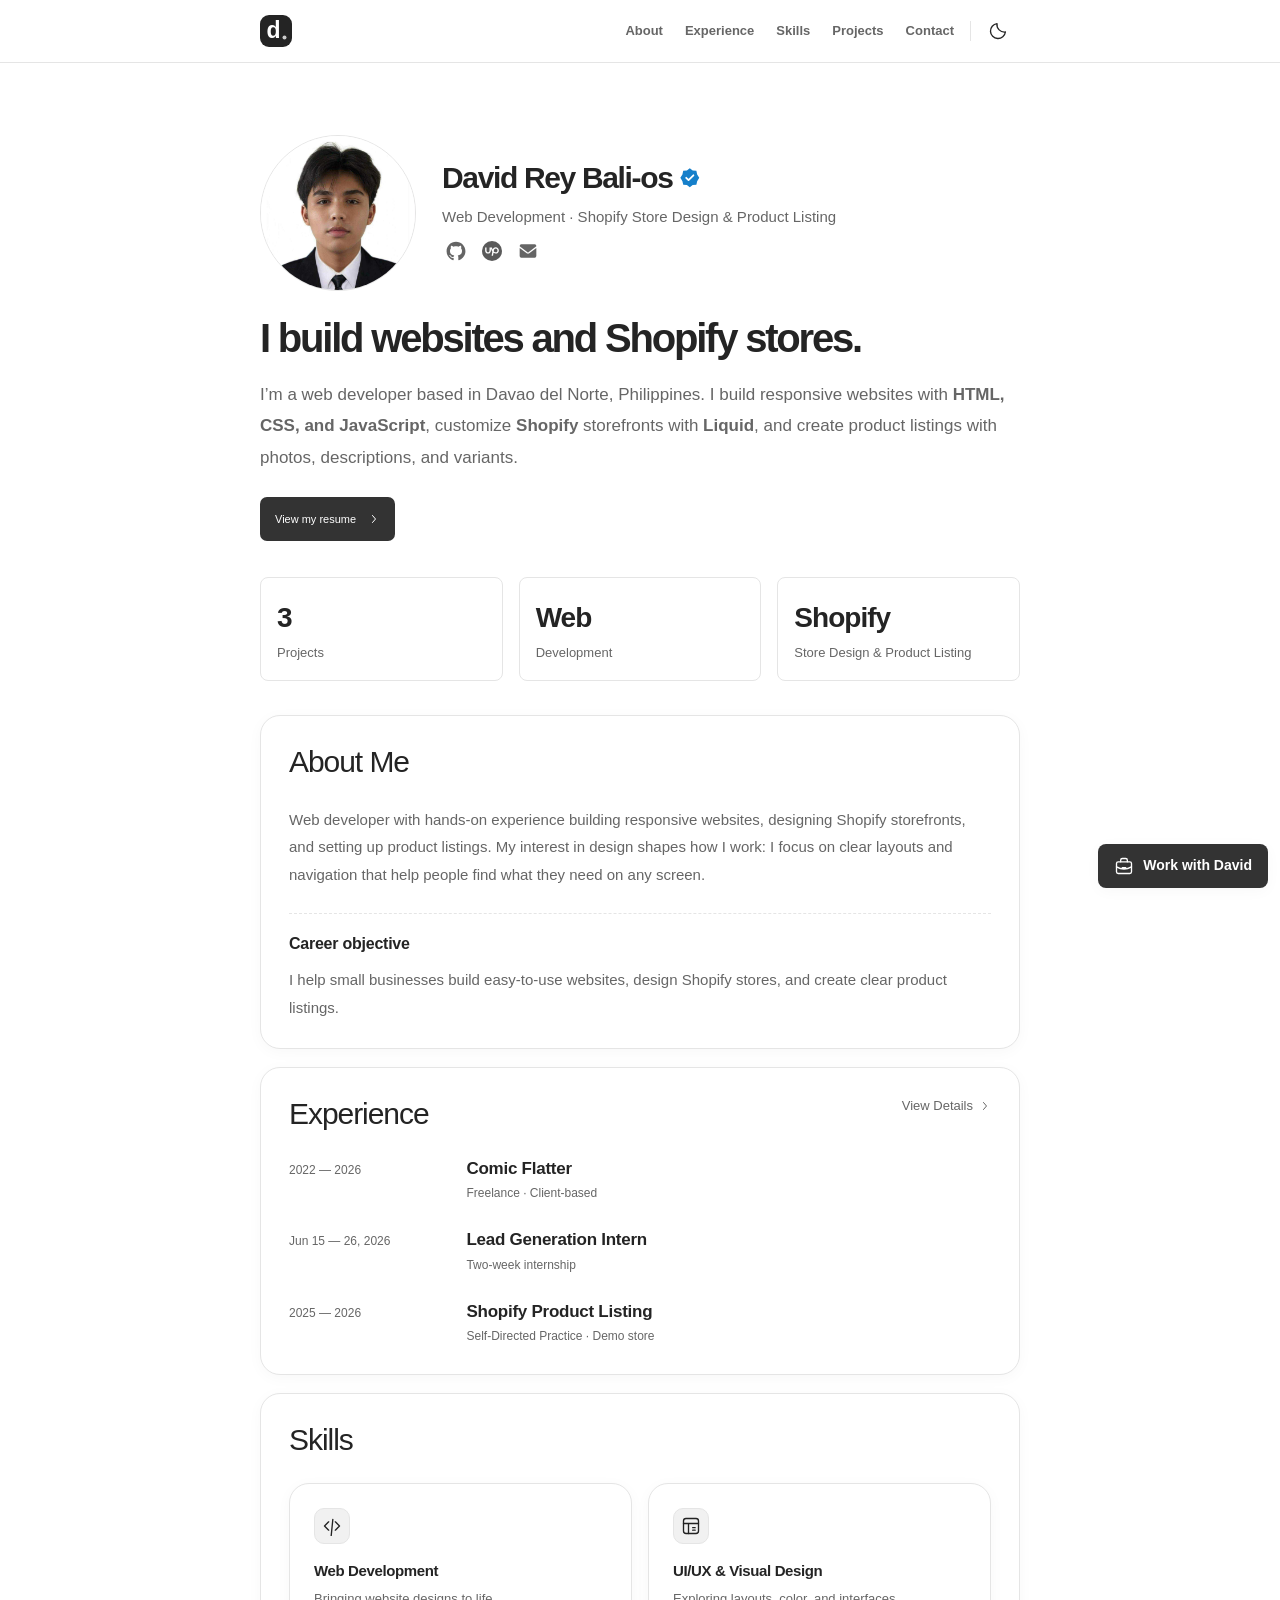
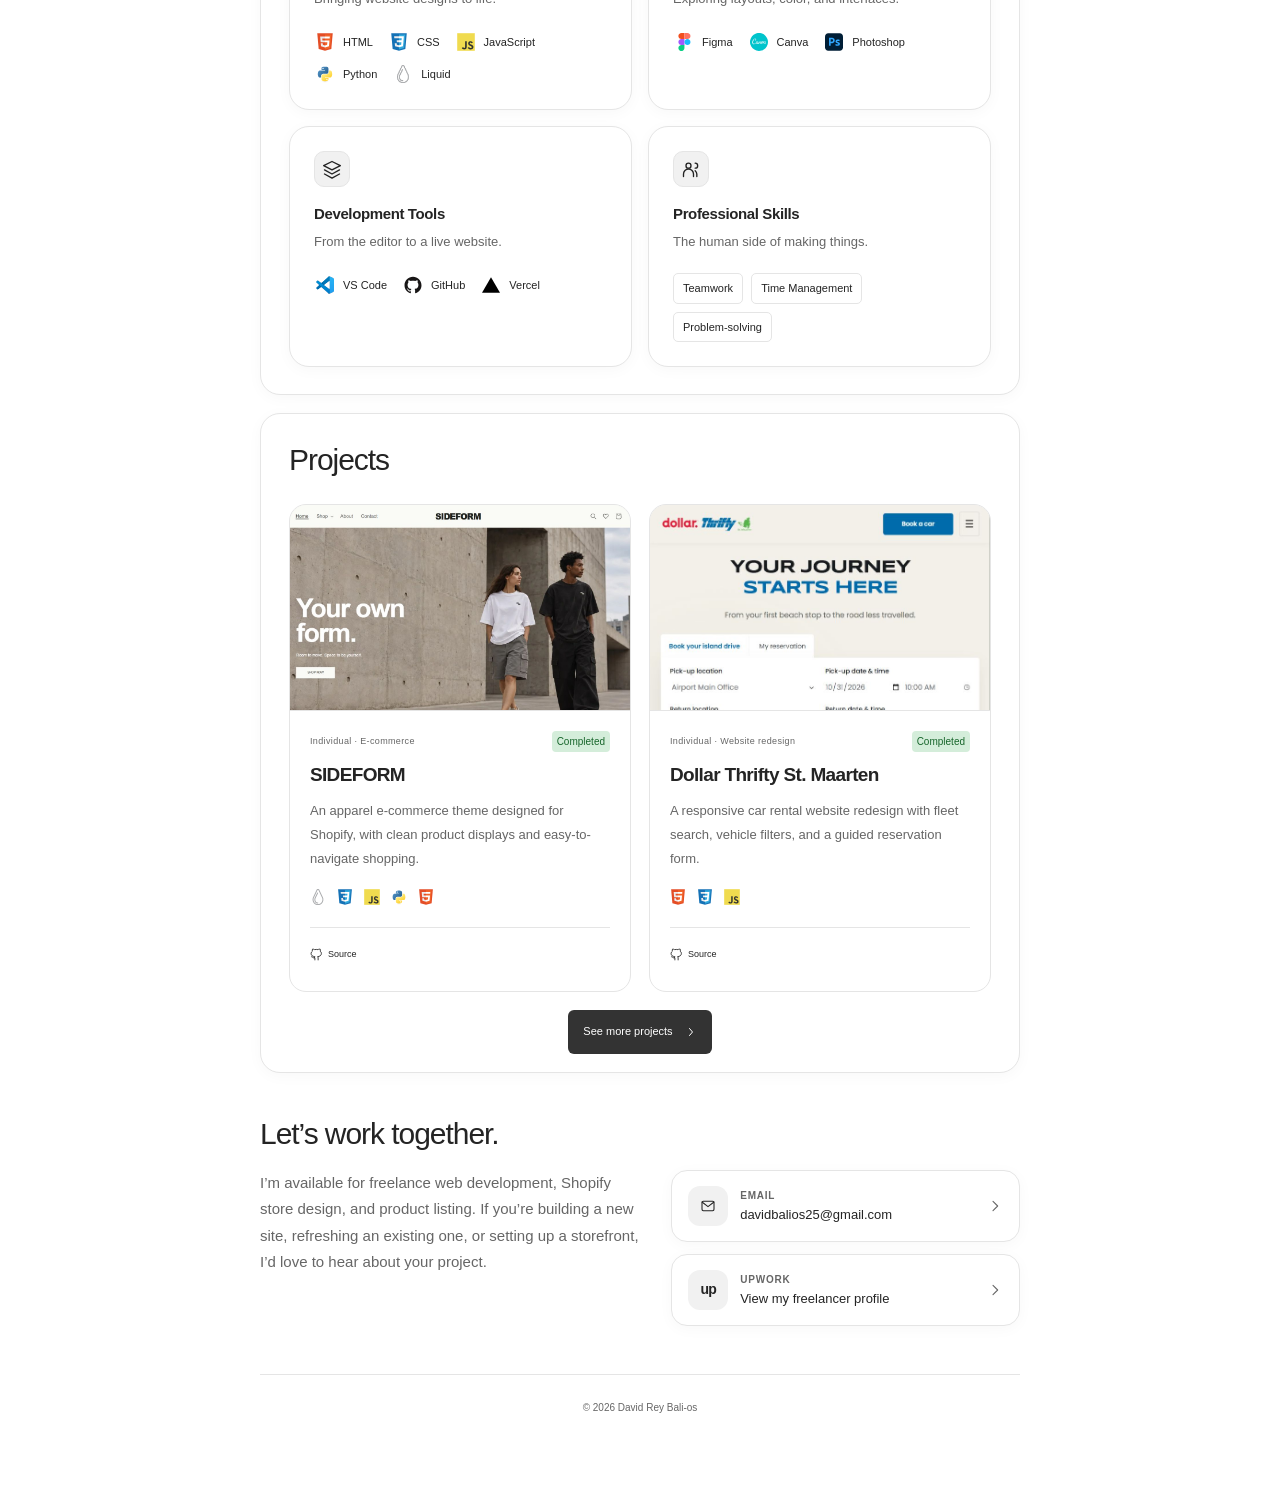
==== commit af918c69: "Use matching chevrons on portfolio buttons" ====
--- a/index.html
+++ b/index.html
@@ -36,8 +36,8 @@
       xmlns="http://www.w3.org/2000/svg"
       aria-hidden="true"
     >
-      <symbol id="arrow" viewBox="0 0 24 24">
-        <path d="M5 12h14m-6-6 6 6-6 6" />
+      <symbol id="chevron-right" viewBox="0 0 12 12">
+        <path d="m4.5 2.5 3 3.5-3 3.5" fill="none" stroke="currentColor" stroke-linecap="round" stroke-linejoin="round" />
       </symbol>
       <symbol id="external" viewBox="0 0 24 24">
         <path d="M7 17 17 7M7 7h10v10" />
@@ -164,7 +164,10 @@
             storefronts with <strong>Liquid</strong>, and create product listings with photos,
             descriptions, and variants.
           </p>
-          <button class="button intro-action" type="button" disabled>View my resume <svg class="icon" aria-hidden="true"><use href="#arrow" /></svg></button>
+          <button class="button intro-action" type="button" disabled>
+            View my resume
+            <svg width="12" height="12" aria-hidden="true"><use href="#chevron-right" /></svg>
+          </button>
           <ul class="intro-highlights" aria-label="Portfolio highlights">
             <li><strong>3</strong><span>Projects</span></li>
             <li><strong>Web</strong><span>Development</span></li>
@@ -200,9 +203,7 @@
             <h2 id="experience-title">Experience</h2>
             <a class="page-nav-link" href="experience.html">
               View Details
-              <svg width="12" height="12" viewBox="0 0 12 12" fill="none" aria-hidden="true">
-                <path d="m4.5 2.5 3 3.5-3 3.5" stroke="currentColor" stroke-linecap="round" stroke-linejoin="round" />
-              </svg>
+              <svg width="12" height="12" aria-hidden="true"><use href="#chevron-right" /></svg>
             </a>
           </div>
           <div class="experience-list">
@@ -491,7 +492,12 @@
                 </div>
               </article>
             </div>
-            <p class="more-projects"><a class="button button-primary" href="projects.html">See more projects</a></p>
+            <p class="more-projects">
+              <a class="button button-primary" href="projects.html">
+                See more projects
+                <svg width="12" height="12" aria-hidden="true"><use href="#chevron-right" /></svg>
+              </a>
+            </p>
           </div>
         </section>
         <section
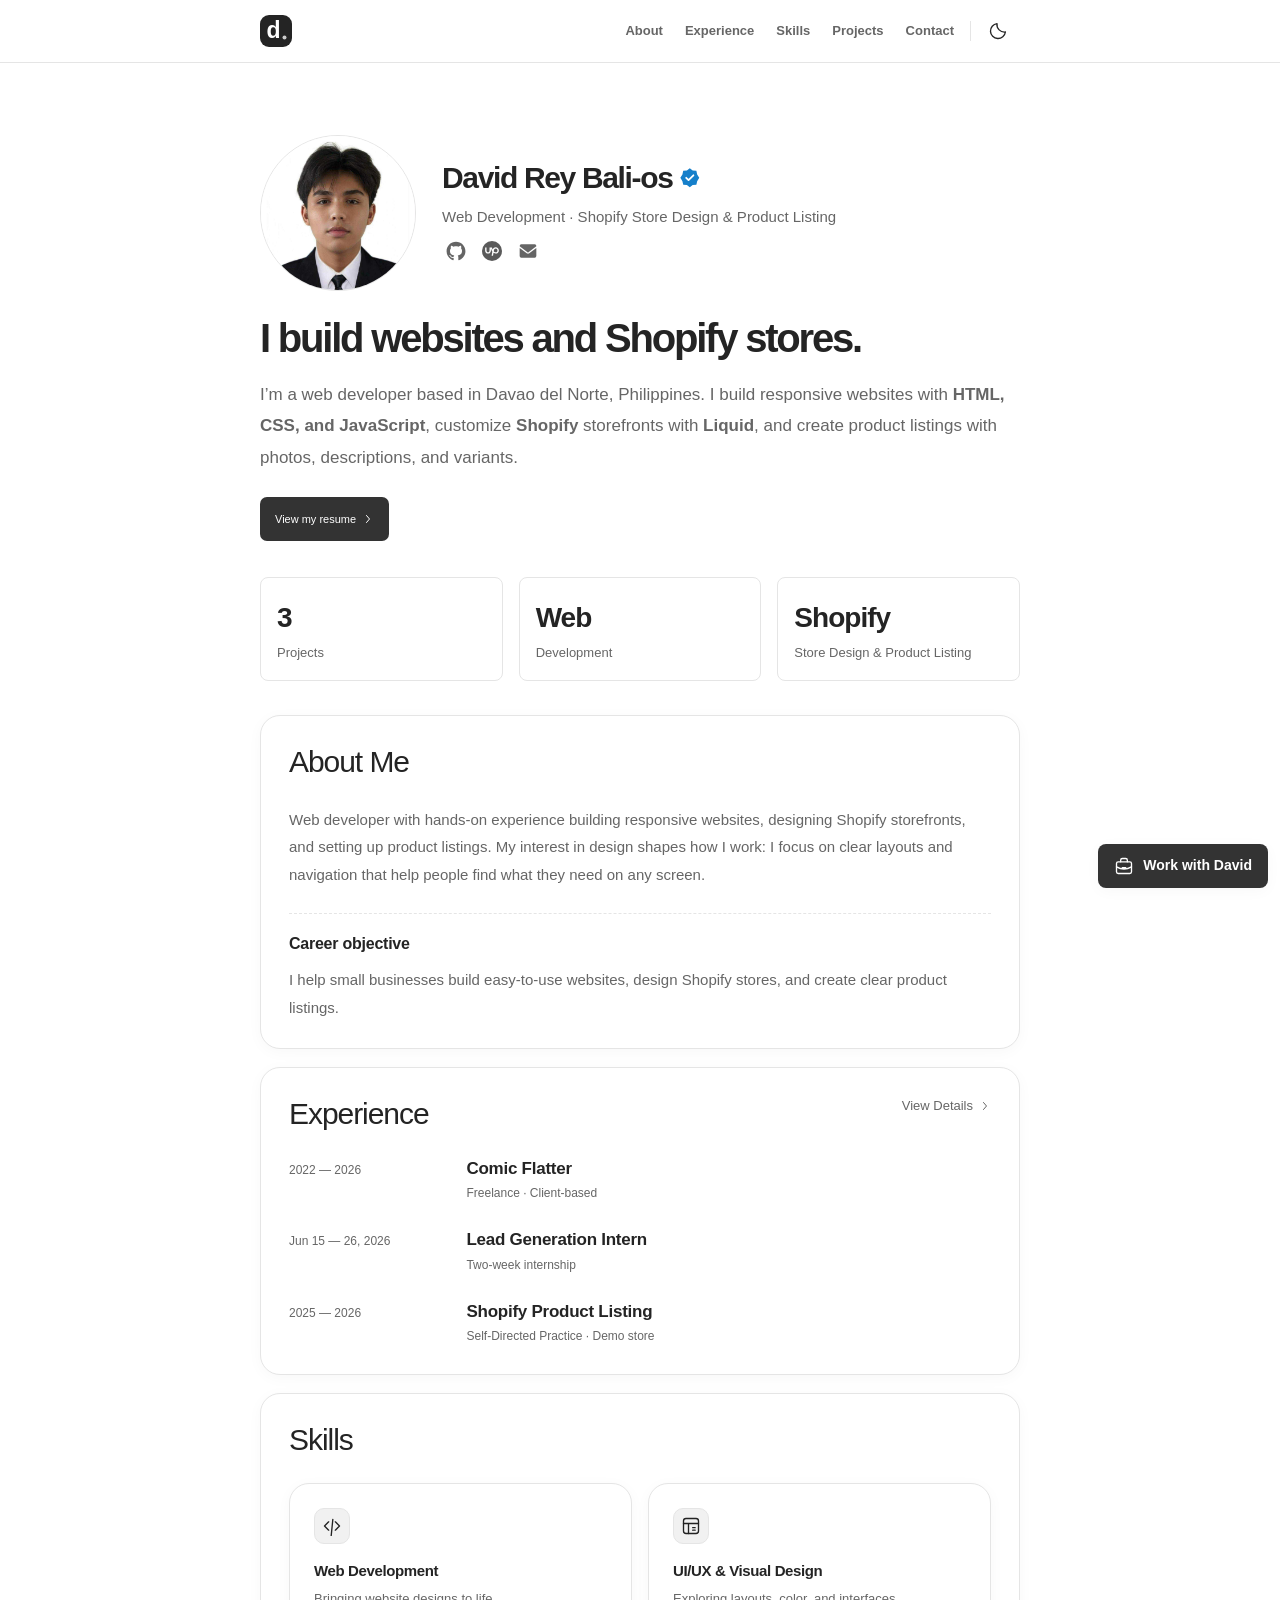
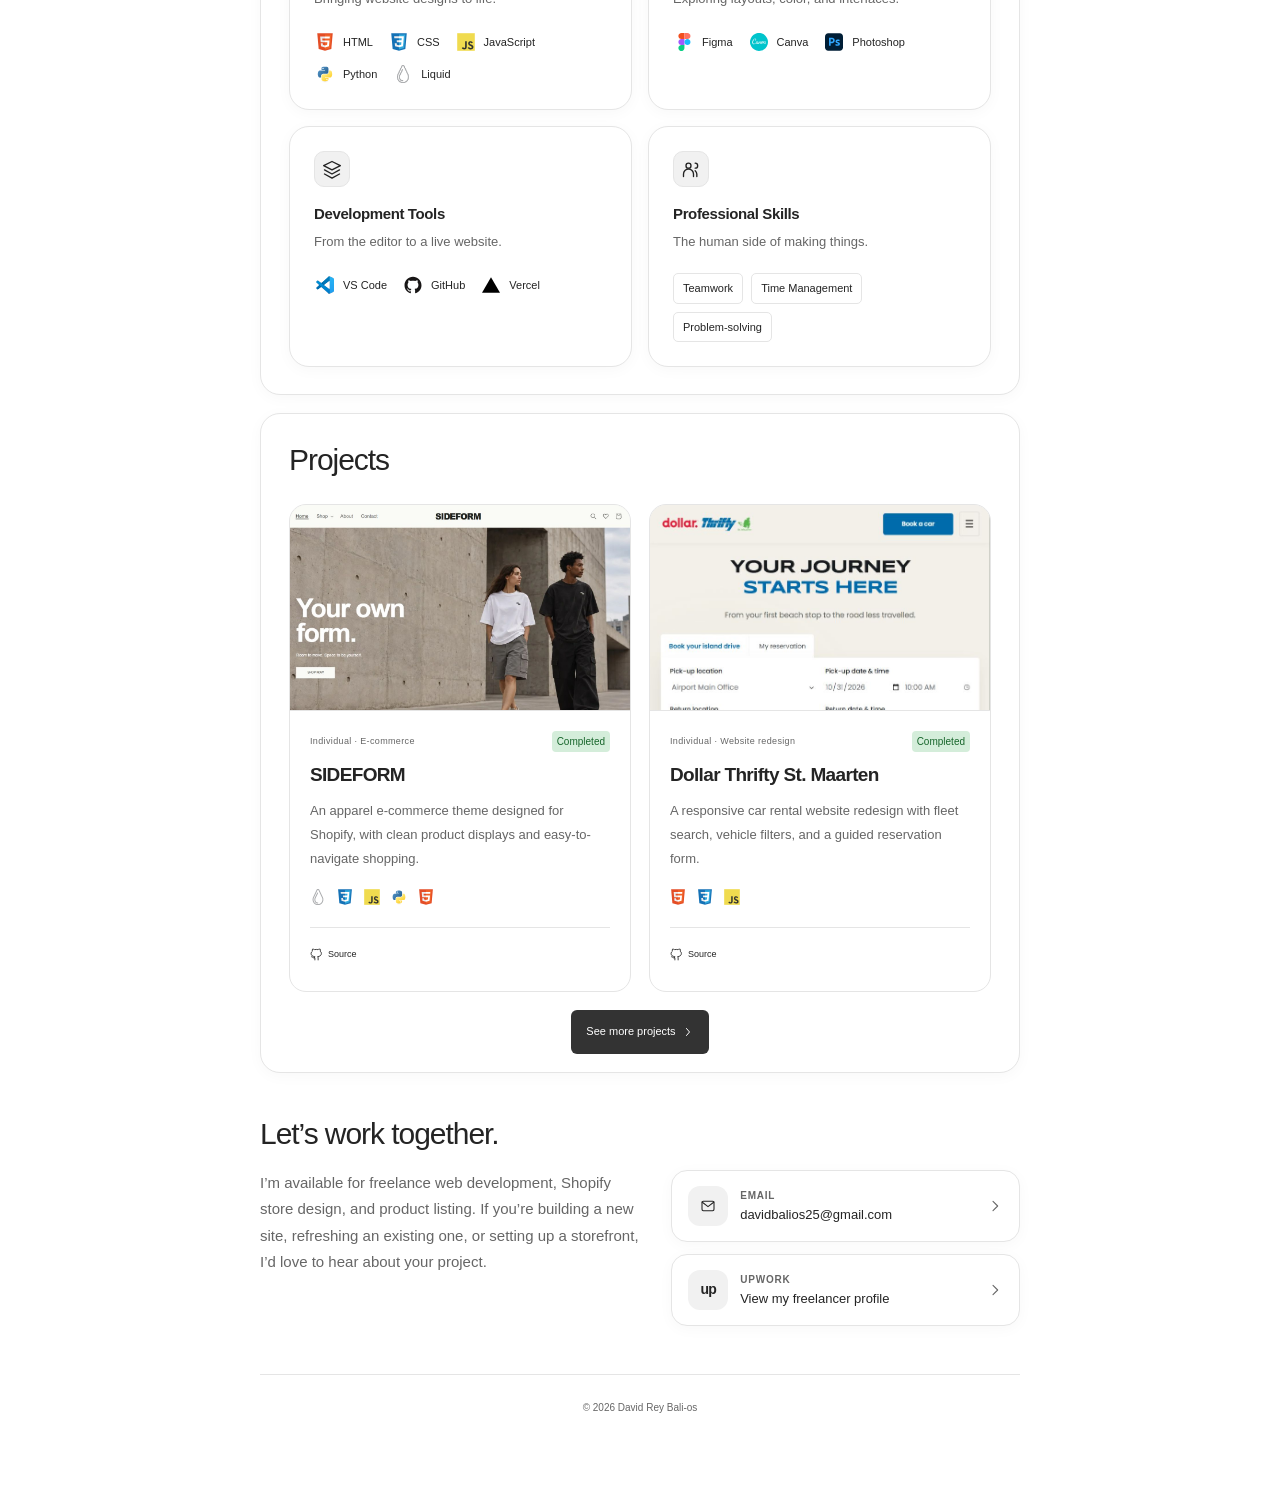
==== commit ce5418f2: "Match and animate contact popup chevrons" ====
--- a/index.html
+++ b/index.html
@@ -38,9 +38,6 @@
     >
       <symbol id="chevron-right" viewBox="0 0 12 12">
         <path d="m4.5 2.5 3 3.5-3 3.5" fill="none" stroke="currentColor" stroke-linecap="round" stroke-linejoin="round" />
-      </symbol>
-      <symbol id="external" viewBox="0 0 24 24">
-        <path d="M7 17 17 7M7 7h10v10" />
       </symbol>
       <symbol id="code" viewBox="0 0 24 24">
         <path d="m8 7-5 5 5 5m8-10 5 5-5 5m-3-13-2 20" />
@@ -552,12 +549,12 @@
           <a href="https://mail.google.com/mail/?view=cm&amp;fs=1&amp;to=davidbalios25%40gmail.com&amp;su=Project%20Inquiry" target="_blank" rel="noopener noreferrer">
             <span class="work-icon"><svg class="icon" aria-hidden="true"><use href="#mail" /></svg></span>
             <span><strong>Send an email</strong><small>Projects &amp; inquiries</small></span>
-            <svg class="icon work-arrow" aria-hidden="true"><use href="#external" /></svg>
+            <svg class="work-arrow" width="12" height="12" aria-hidden="true"><use href="#chevron-right" /></svg>
           </a>
           <a href="https://www.upwork.com/freelancers/~0166466e7a59f8c428" target="_blank" rel="noopener noreferrer">
             <span class="work-icon"><span class="upwork-mark" aria-hidden="true">up</span></span>
             <span><strong>Connect on Upwork</strong><small>View my freelancer profile</small></span>
-            <svg class="icon work-arrow" aria-hidden="true"><use href="#external" /></svg>
+            <svg class="work-arrow" width="12" height="12" aria-hidden="true"><use href="#chevron-right" /></svg>
           </a>
         </section>
       </details>
--- a/styles.css
+++ b/styles.css
@@ -800,6 +800,36 @@
 .button-primary:hover {
   background: color-mix(in srgb, var(--accent) 80%, black);
 }
+.more-projects .button,
+.intro-action {
+  gap: 6px;
+}
+@media (prefers-reduced-motion: no-preference) {
+  .more-projects .button svg,
+  .intro-action svg,
+  .panel-heading .page-nav-link svg,
+  .portfolio-back-link svg,
+  .contact-arrow,
+  .work-arrow,
+  .back-to-top svg {
+    transition: transform 0.2s ease;
+  }
+  .more-projects .button:is(:hover, :focus-visible) svg,
+  .intro-action:is(:hover, :focus-visible) svg,
+  .panel-heading .page-nav-link:is(:hover, :focus-visible) svg,
+  .contact-item:is(:hover, :focus-visible) .contact-arrow {
+    transform: translateX(3px);
+  }
+  .back-to-top:is(:hover, :focus-visible) svg {
+    transform: translateY(-3px);
+  }
+  .portfolio-back-link:is(:hover, :focus-visible) svg {
+    transform: translateX(-3px);
+  }
+  .work-panel a:is(:hover, :focus-visible) .work-arrow {
+    transform: translate(3px, -3px);
+  }
+}
 .button-text:hover {
   text-decoration: underline;
 }
@@ -1501,7 +1531,6 @@
   background: var(--accent-soft);
 }
 .work-arrow {
-  width: 14px;
   margin-left: auto;
   color: var(--muted);
 }
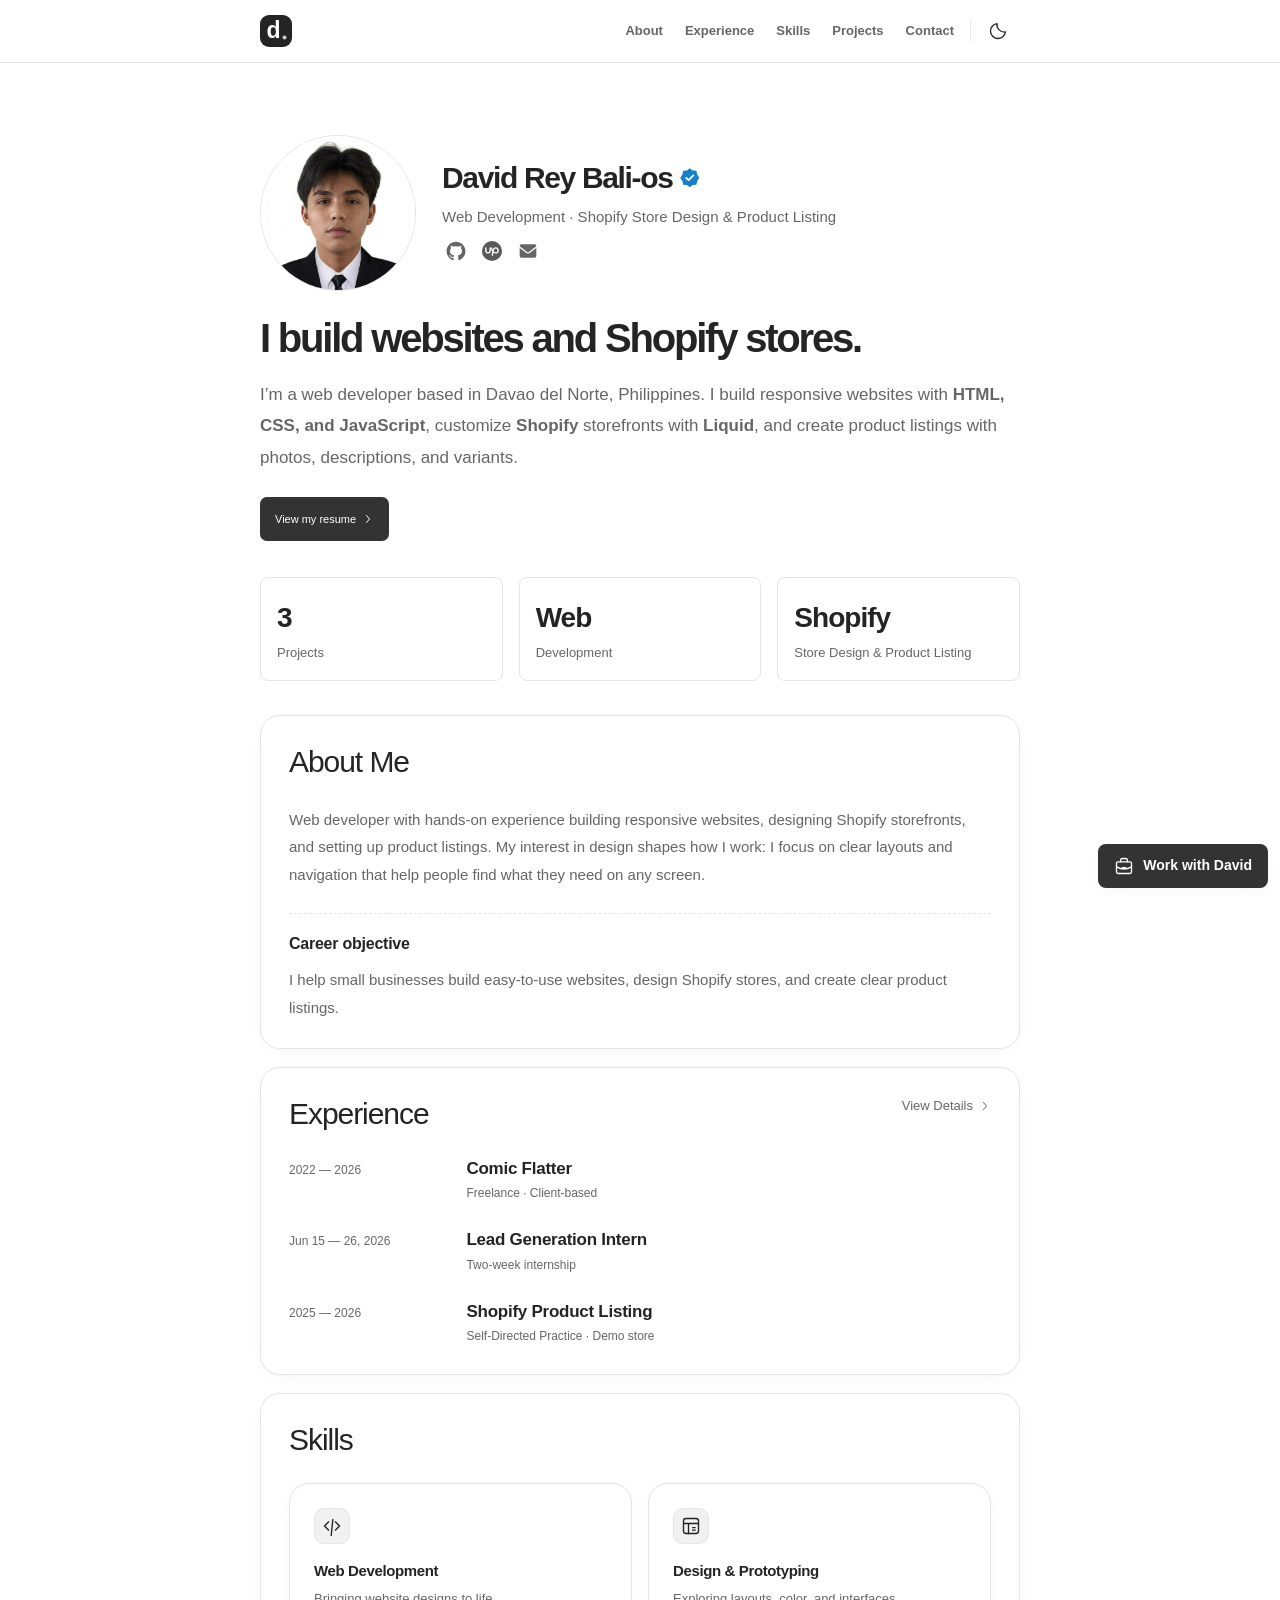
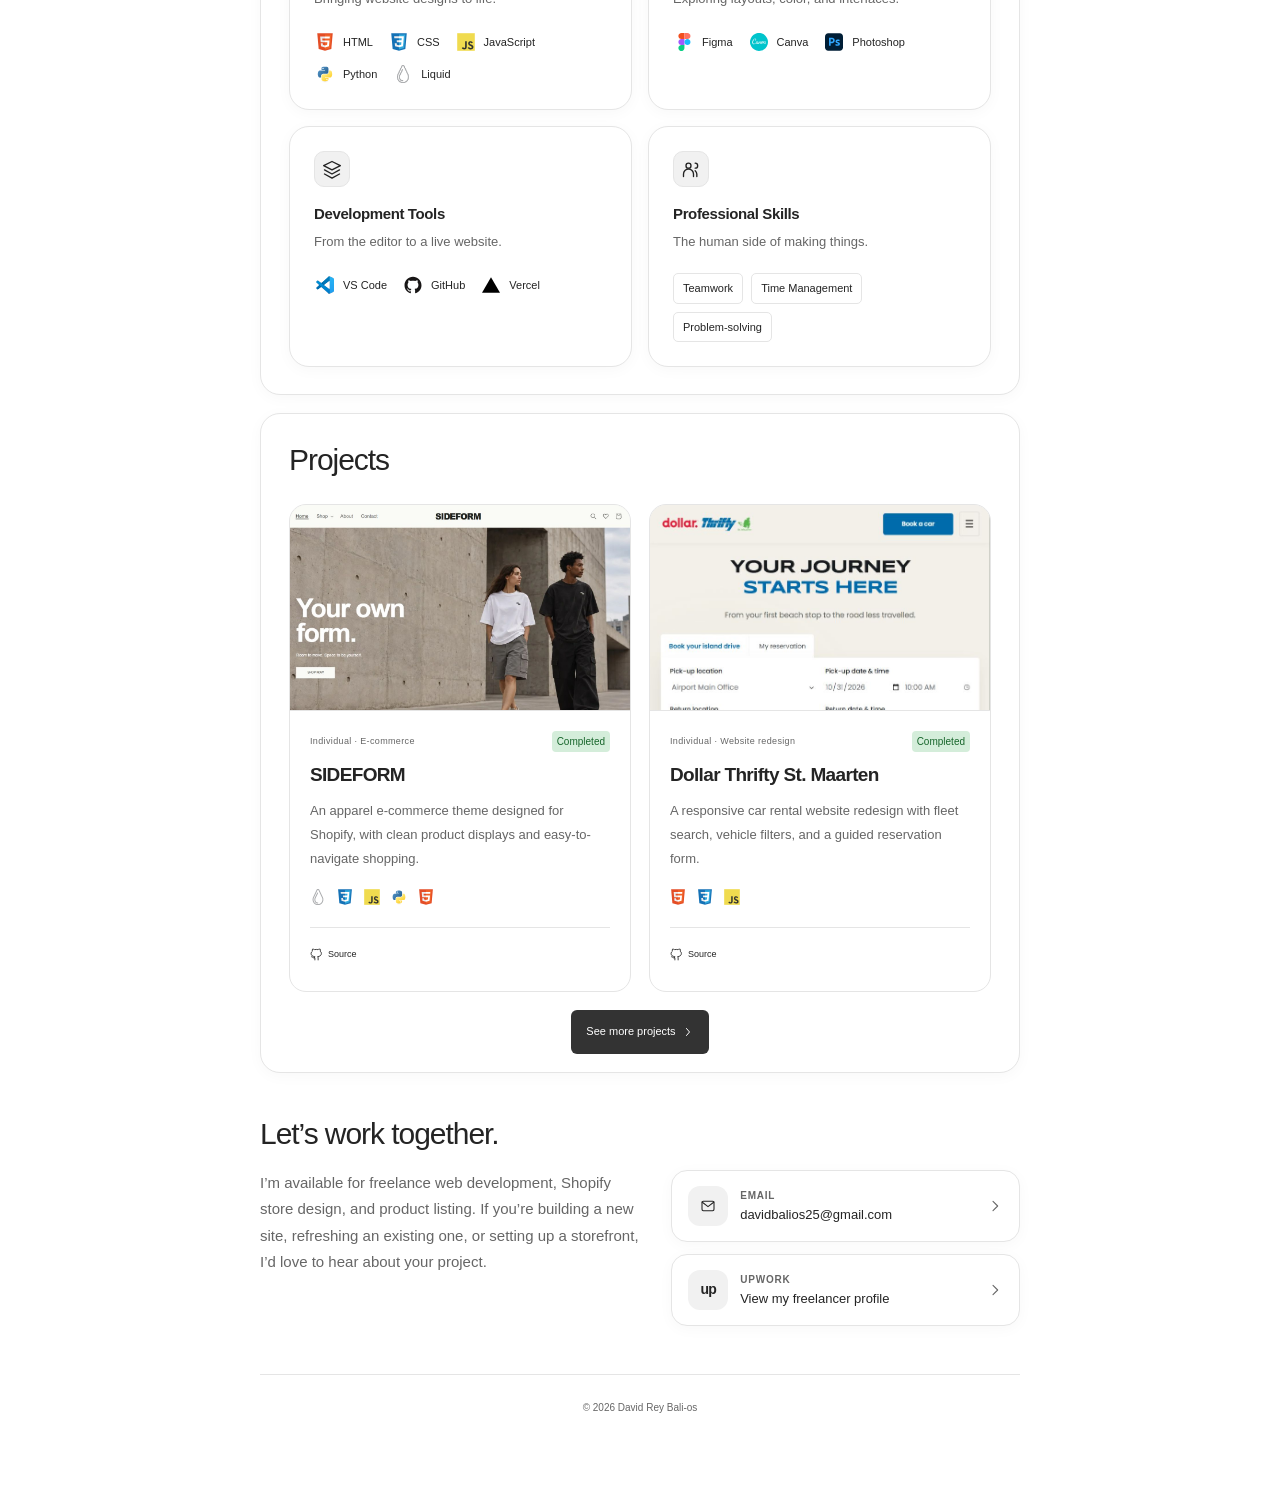
==== commit 0d6a9606: "Align popup chevron motion and rename design skills" ====
--- a/index.html
+++ b/index.html
@@ -306,7 +306,7 @@
                       <use href="#design" /></svg
                   ></span>
                 </div>
-                <h3>UI/UX & Visual Design</h3>
+                <h3>Design &amp; Prototyping</h3>
                 <p>Exploring layouts, color, and interfaces.</p>
                 <ul class="skill-tags">
                   <li>
--- a/styles.css
+++ b/styles.css
@@ -817,7 +817,8 @@
   .more-projects .button:is(:hover, :focus-visible) svg,
   .intro-action:is(:hover, :focus-visible) svg,
   .panel-heading .page-nav-link:is(:hover, :focus-visible) svg,
-  .contact-item:is(:hover, :focus-visible) .contact-arrow {
+  .contact-item:is(:hover, :focus-visible) .contact-arrow,
+  .work-panel a:is(:hover, :focus-visible) .work-arrow {
     transform: translateX(3px);
   }
   .back-to-top:is(:hover, :focus-visible) svg {
@@ -825,9 +826,6 @@
   }
   .portfolio-back-link:is(:hover, :focus-visible) svg {
     transform: translateX(-3px);
-  }
-  .work-panel a:is(:hover, :focus-visible) .work-arrow {
-    transform: translate(3px, -3px);
   }
 }
 .button-text:hover {
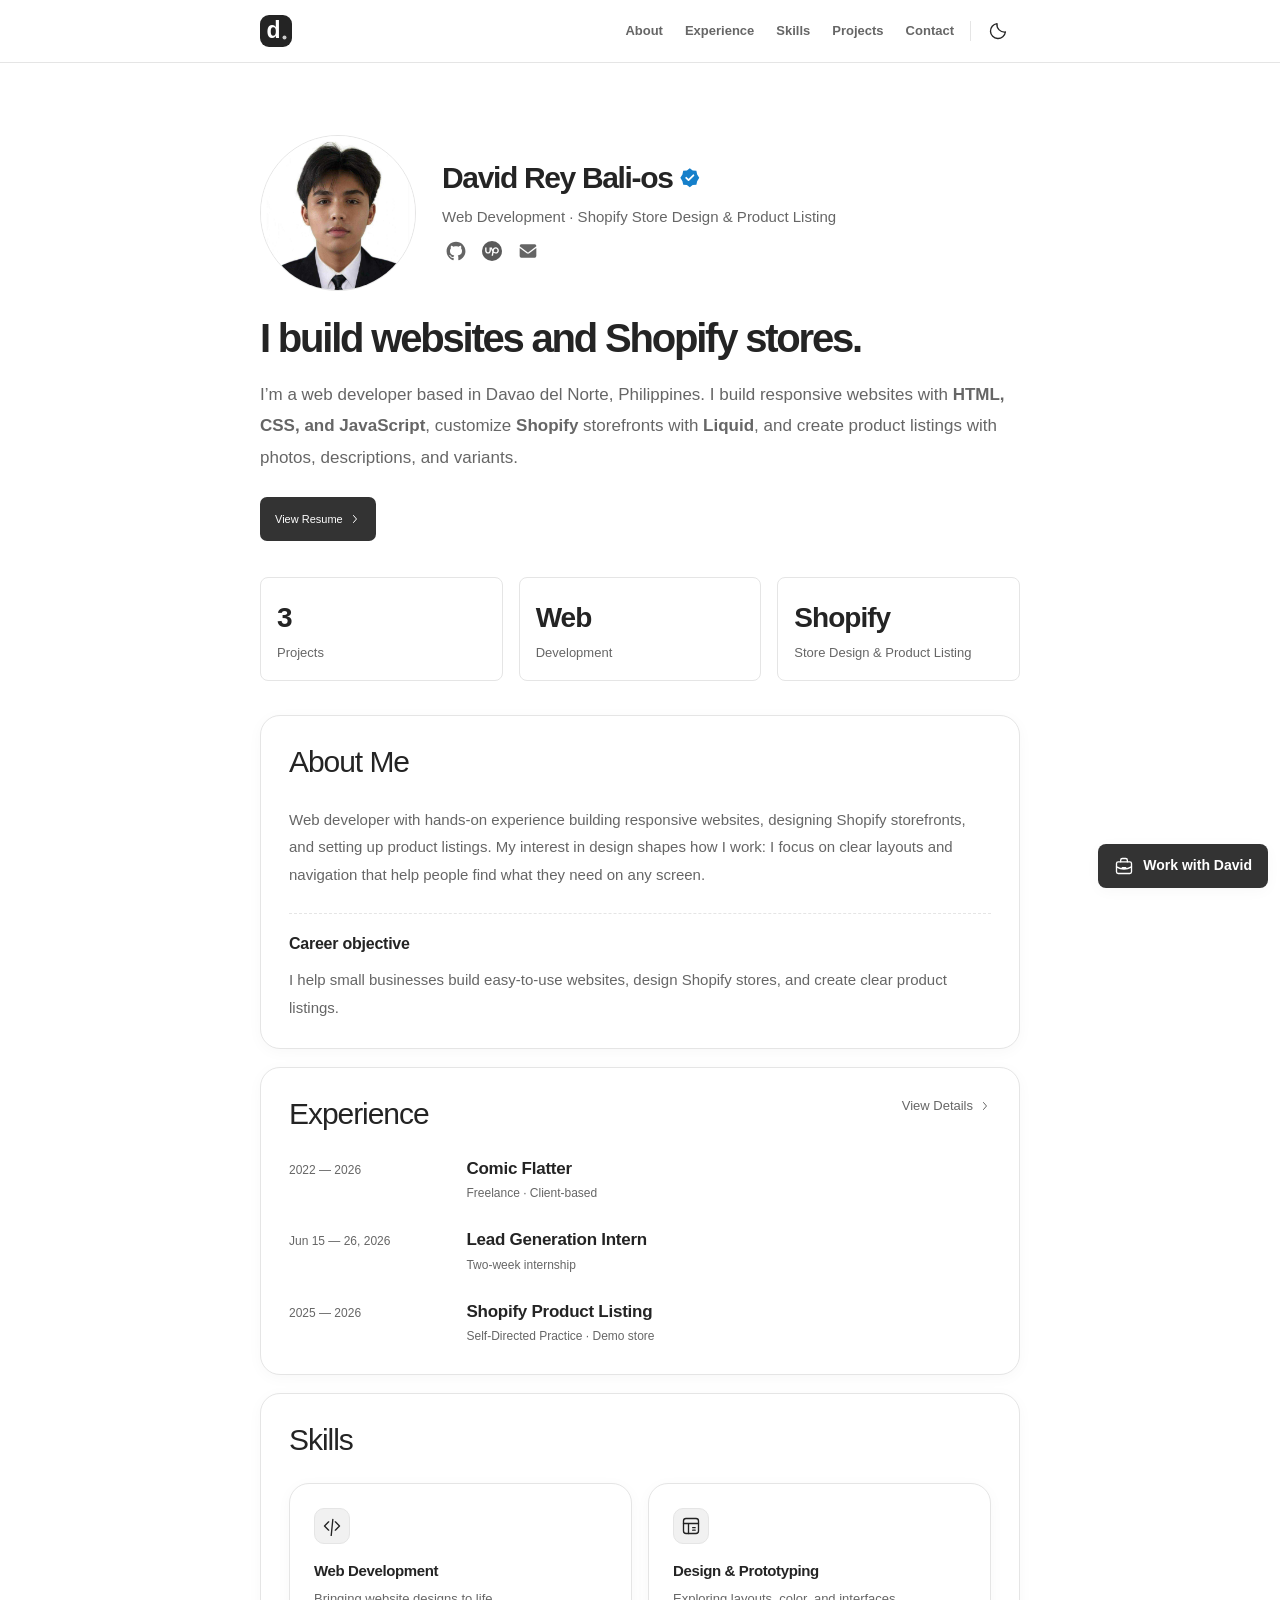
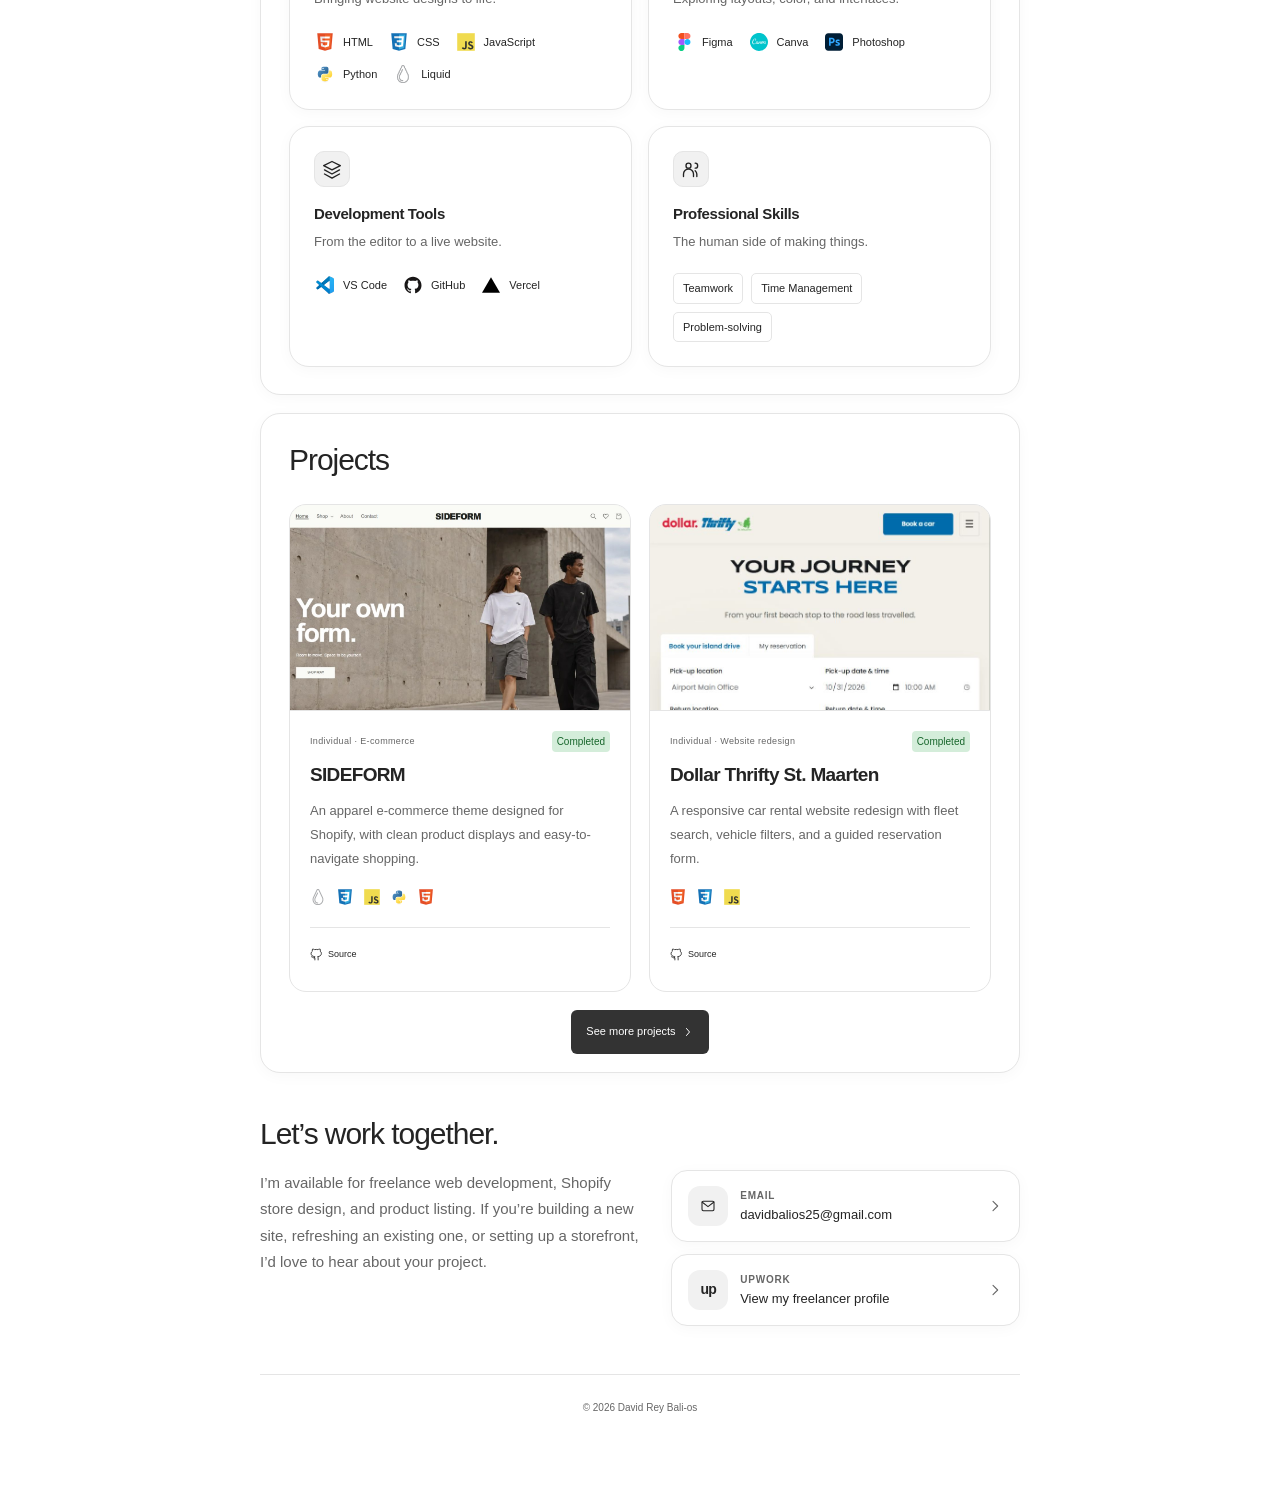
==== commit 51d78b0d: "Match the dark mode resume button reference" ====
--- a/index.html
+++ b/index.html
@@ -162,7 +162,7 @@
             descriptions, and variants.
           </p>
           <button class="button intro-action" type="button" disabled>
-            View my resume
+            View Resume
             <svg width="12" height="12" aria-hidden="true"><use href="#chevron-right" /></svg>
           </button>
           <ul class="intro-highlights" aria-label="Portfolio highlights">
--- a/styles.css
+++ b/styles.css
@@ -1396,6 +1396,20 @@
 .intro-action:not(:disabled):hover {
   background: color-mix(in srgb, var(--accent) 85%, black);
 }
+@media screen {
+  [data-theme="dark"] .intro-action {
+    min-width: 168px;
+    min-height: 48px;
+    border-radius: 8px;
+    background: #fff;
+    color: #141414;
+    font-size: 16px;
+    font-weight: 600;
+  }
+  [data-theme="dark"] .intro-action:not(:disabled):hover {
+    background: #eee;
+  }
+}
 .intro-highlights {
   display: grid;
   grid-template-columns: repeat(3, minmax(0, 1fr));
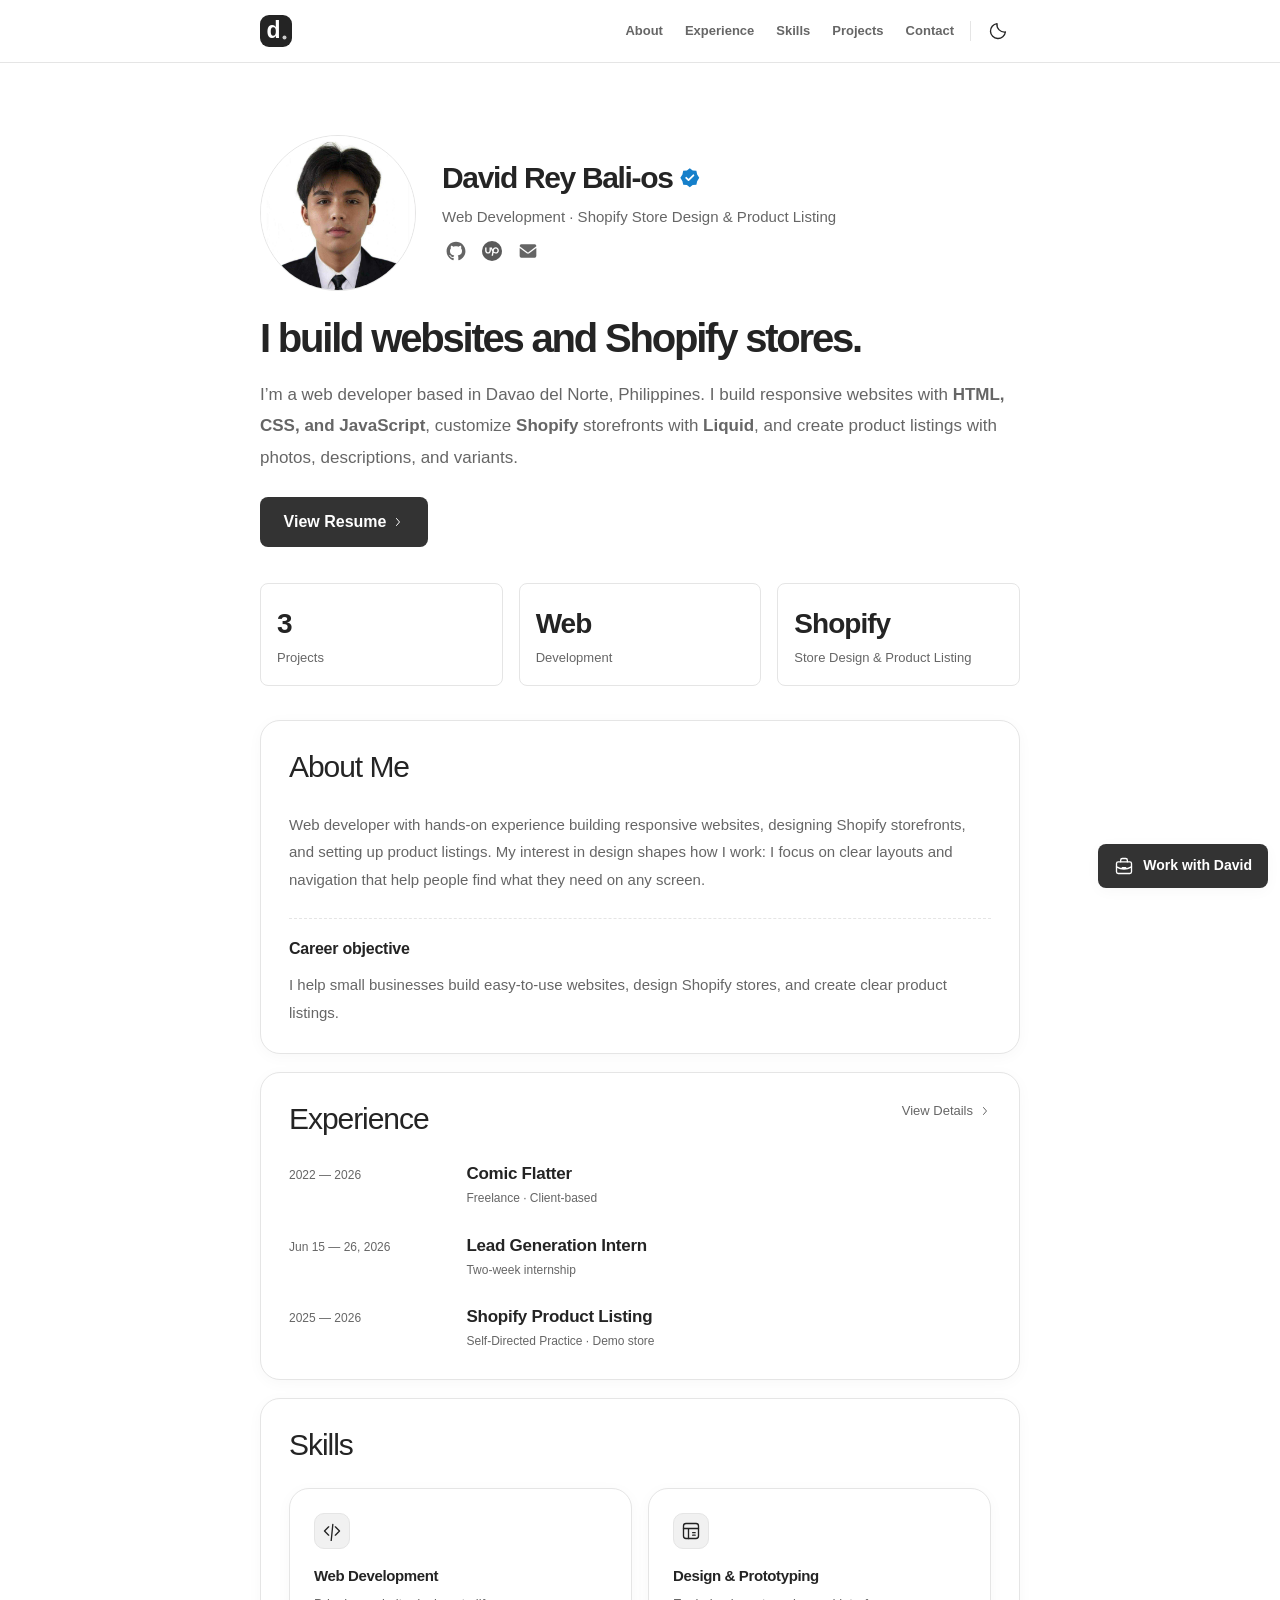
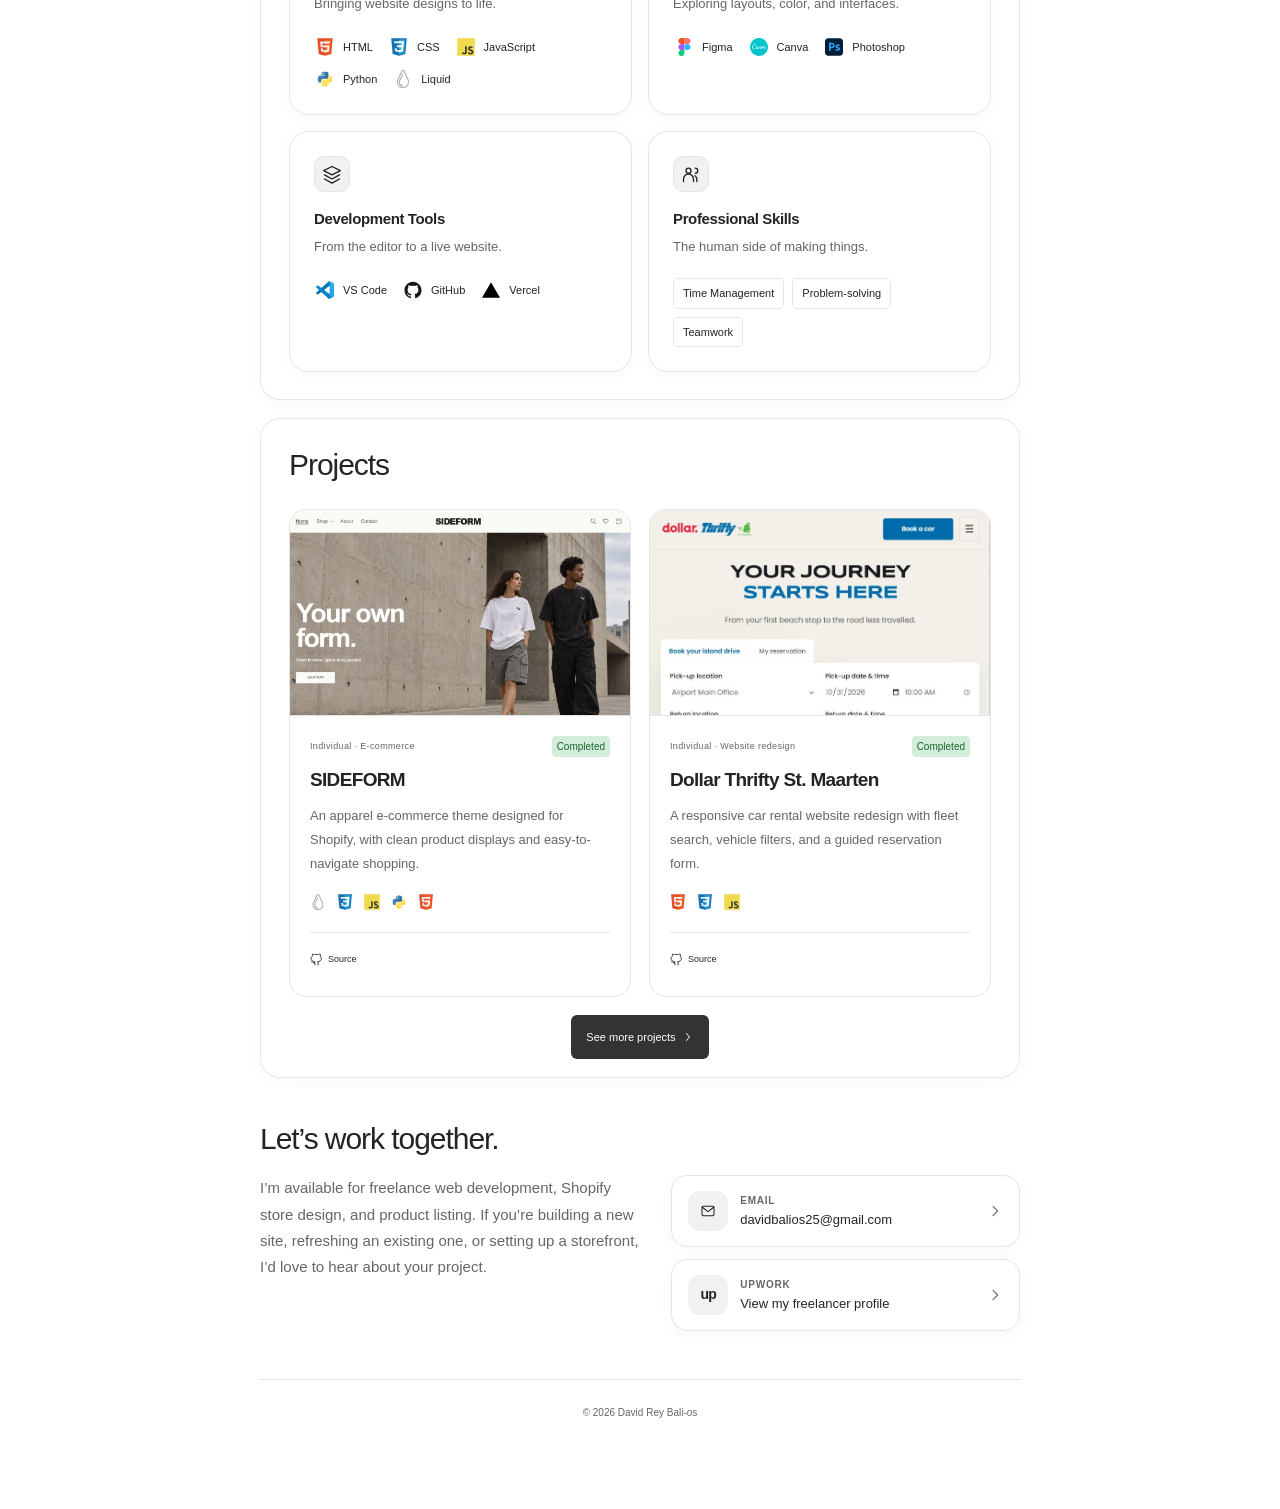
==== commit 7dade69f: "Align portfolio buttons and wrap professional skills" ====
--- a/index.html
+++ b/index.html
@@ -393,9 +393,9 @@
                 <h3>Professional Skills</h3>
                 <p>The human side of making things.</p>
                 <ul class="professional-list">
-                  <li>Teamwork</li>
                   <li>Time Management</li>
                   <li>Problem-solving</li>
+                  <li>Teamwork</li>
                 </ul>
               </article>
             </div>
--- a/styles.css
+++ b/styles.css
@@ -1241,8 +1241,7 @@
   .skills-grid {
     grid-auto-rows: 1fr;
   }
-  .skill-tags,
-  .professional-list {
+  .skill-tags {
     display: grid;
     grid-template-rows: repeat(3, 32px);
     grid-template-columns: repeat(2, minmax(0, 1fr));
@@ -1254,9 +1253,6 @@
   }
   .skill-tags li {
     min-width: 0;
-  }
-  .professional-list {
-    grid-template-columns: 1fr;
   }
 }
 @media (prefers-reduced-motion: reduce) {
@@ -1386,9 +1382,13 @@
 }
 .intro-action {
   margin-top: 24px;
-  border-radius: 7px;
+  min-width: 168px;
+  min-height: 48px;
+  border-radius: 8px;
   background: var(--accent);
   color: white;
+  font-size: 16px;
+  font-weight: 600;
 }
 .intro-action:disabled {
   cursor: default;
@@ -1397,16 +1397,15 @@
   background: color-mix(in srgb, var(--accent) 85%, black);
 }
 @media screen {
-  [data-theme="dark"] .intro-action {
-    min-width: 168px;
-    min-height: 48px;
-    border-radius: 8px;
+  [data-theme="dark"] .intro-action,
+  [data-theme="dark"] .more-projects .button,
+  [data-theme="dark"] .work-widget summary {
     background: #fff;
     color: #141414;
-    font-size: 16px;
-    font-weight: 600;
-  }
-  [data-theme="dark"] .intro-action:not(:disabled):hover {
+  }
+  [data-theme="dark"] .intro-action:not(:disabled):hover,
+  [data-theme="dark"] .more-projects .button:hover,
+  [data-theme="dark"] .work-widget summary:hover {
     background: #eee;
   }
 }
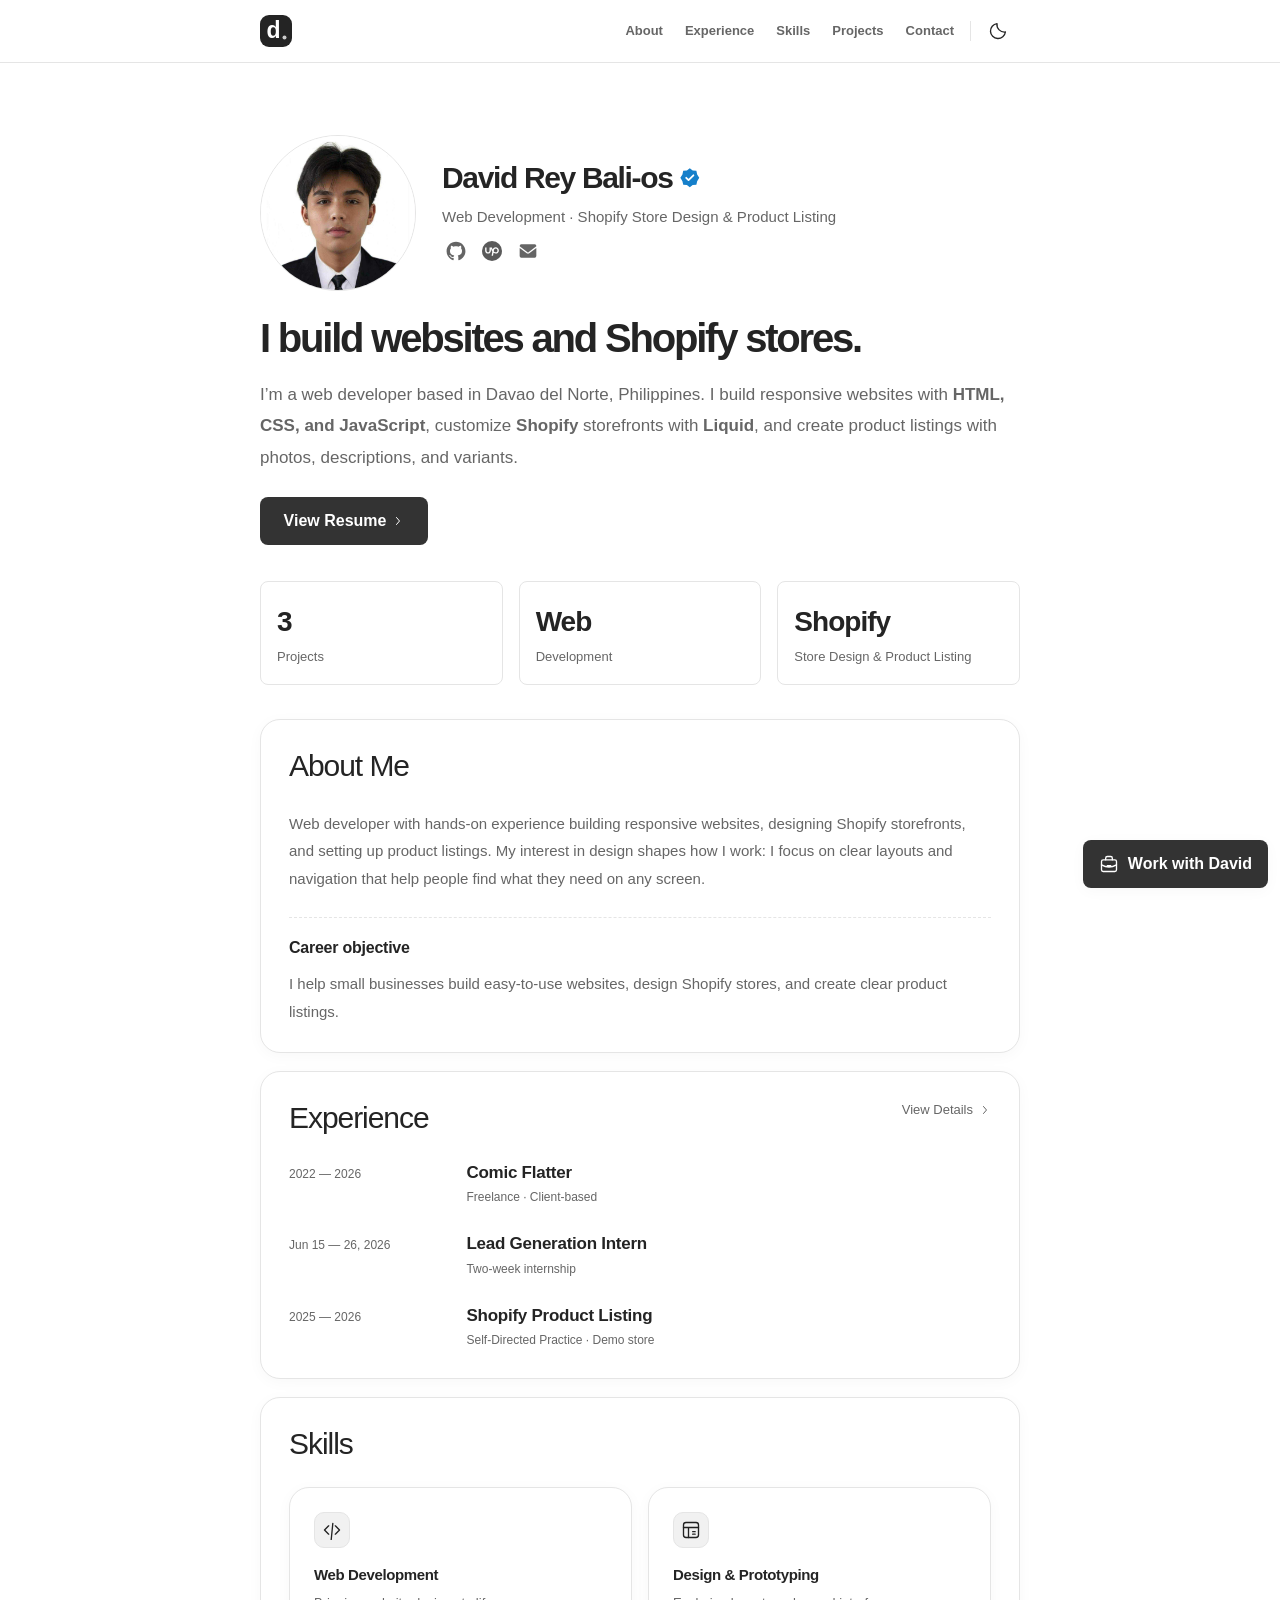
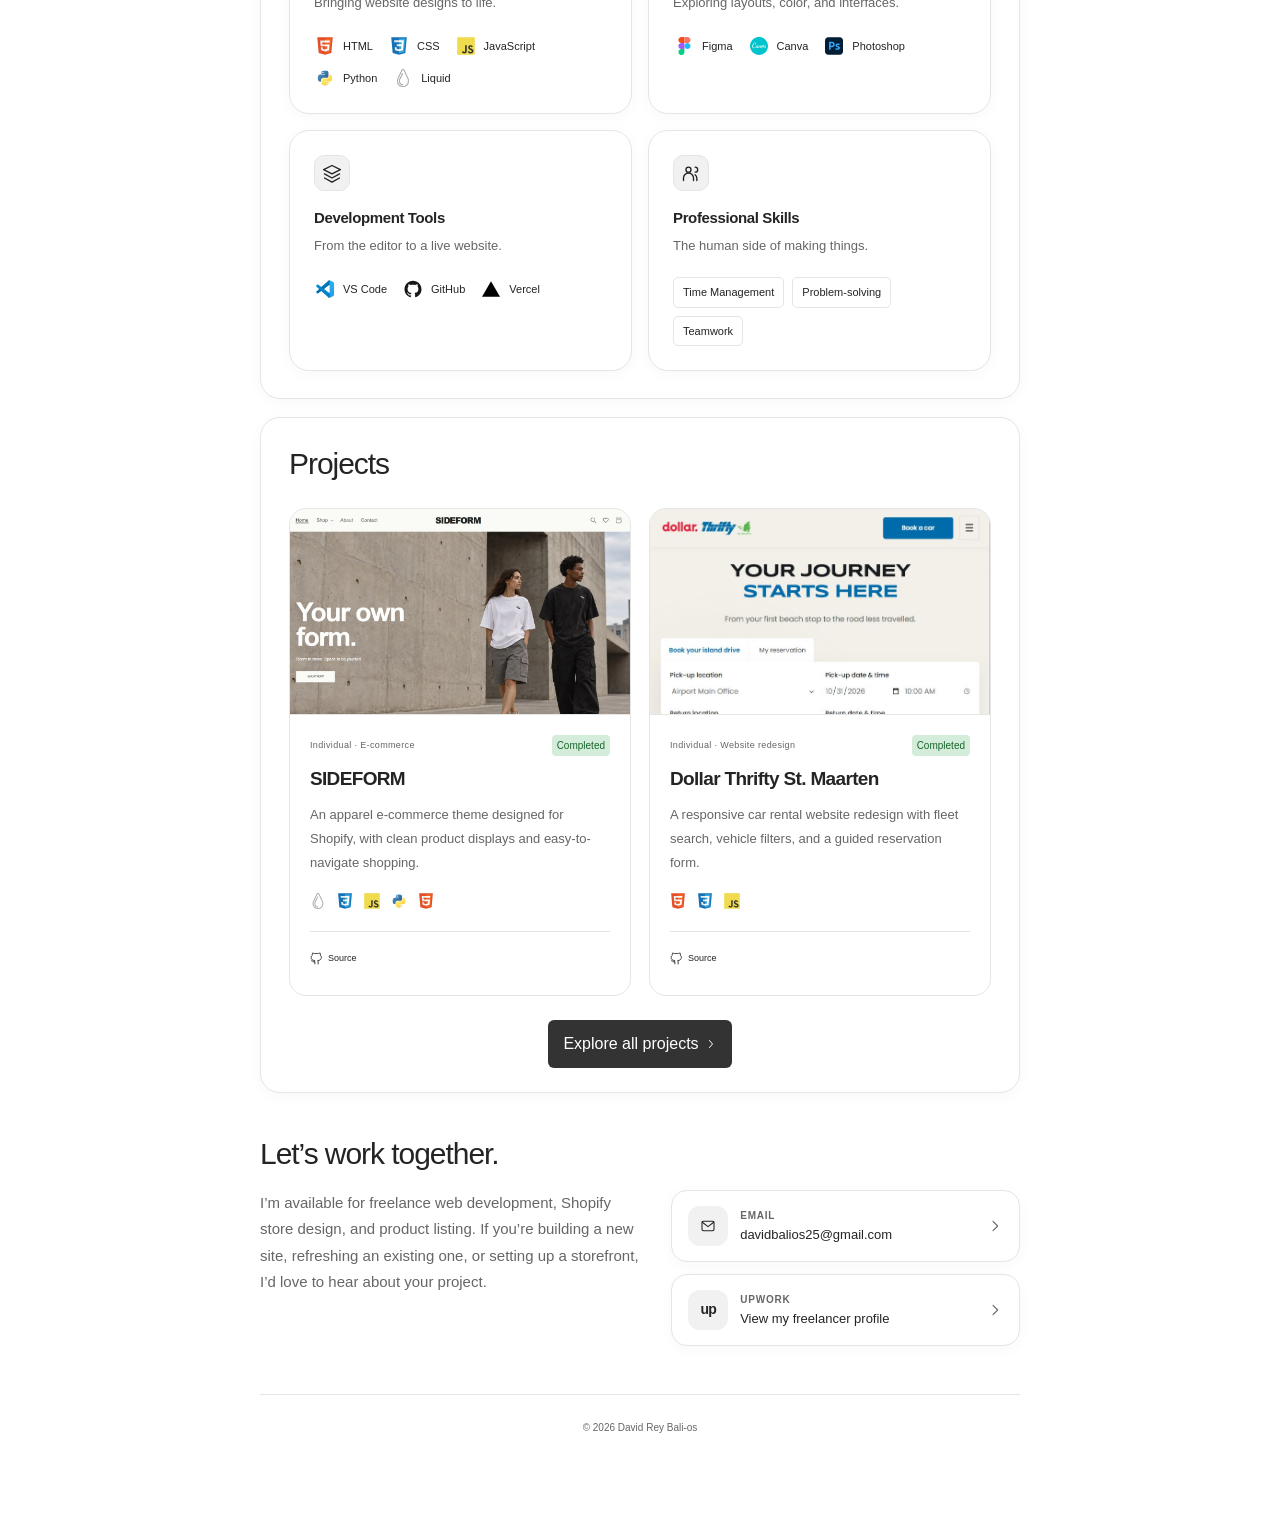
==== commit e7a74f12: "Turn the projects archive into an interactive work gallery" ====
--- a/index.html
+++ b/index.html
@@ -491,7 +491,7 @@
             </div>
             <p class="more-projects">
               <a class="button button-primary" href="projects.html">
-                See more projects
+                Explore all projects
                 <svg width="12" height="12" aria-hidden="true"><use href="#chevron-right" /></svg>
               </a>
             </p>
--- a/styles.css
+++ b/styles.css
@@ -572,7 +572,7 @@
   padding-bottom: 8px;
 }
 .panel.projects-section#projects {
-  padding-bottom: 18px;
+  padding-bottom: 24px;
 }
 .section-heading {
   display: flex;
@@ -600,11 +600,98 @@
   gap: 18px;
 }
 .more-projects {
-  margin-top: 18px;
+  margin-top: 24px;
   text-align: center;
 }
 .projects-archive h1 {
-  margin: 16px 0 20px;
+  margin: 16px 0 4px;
+  font-size: clamp(32px, 5vw, 48px);
+  font-weight: 700;
+}
+.gallery-intro,
+.gallery-project p,
+.gallery-status {
+  color: var(--muted);
+}
+.work-gallery {
+  position: relative;
+  margin-top: 28px;
+  text-align: center;
+}
+.gallery-project {
+  width: min(100%, 36rem);
+  margin: 0 auto 28px;
+}
+.work-gallery.is-interactive .gallery-project {
+  width: 62%;
+  margin-bottom: 0;
+}
+.gallery-project .project-image {
+  z-index: 1;
+  border: 1px solid var(--line);
+  border-radius: 12px;
+  box-shadow: var(--shadow);
+}
+.gallery-project h2 {
+  margin-top: 20px;
+  font-size: clamp(18px, 3vw, 24px);
+}
+.gallery-links {
+  display: flex;
+  justify-content: center;
+  flex-wrap: wrap;
+  gap: 8px 16px;
+  margin-top: 12px;
+}
+.gallery-links a {
+  text-decoration: underline;
+  text-underline-offset: 3px;
+}
+.gallery-preview {
+  position: absolute;
+  top: clamp(12px, 5vw, 48px);
+  width: 27%;
+  min-height: 44px;
+  aspect-ratio: 1.65;
+  padding: 0;
+  overflow: hidden;
+  border: 1px solid var(--line);
+  border-radius: 10px;
+  background: var(--paper);
+}
+.gallery-previous {
+  left: 0;
+}
+.gallery-next {
+  right: 0;
+}
+.gallery-preview img {
+  width: 100%;
+  height: 100%;
+  object-fit: cover;
+  object-position: top;
+  opacity: 0.65;
+}
+.gallery-preview:is(:hover, :focus-visible) img {
+  opacity: 1;
+}
+.gallery-preview span {
+  position: absolute;
+  top: 50%;
+  left: 4px;
+  transform: translateY(-50%);
+  width: 24px;
+  border-radius: 50%;
+  background: var(--paper);
+  color: var(--ink);
+}
+.gallery-next span {
+  right: 4px;
+  left: auto;
+}
+.gallery-status {
+  margin-top: 12px;
+  font-size: 12px;
 }
 .project-card {
   border-radius: 17px;
@@ -1380,14 +1467,19 @@
   font-size: clamp(15px, 2.2vw, 17px);
   line-height: 1.85;
 }
+.intro-action,
+.more-projects .button,
+.work-widget summary {
+  min-height: 48px;
+  font-size: 16px;
+  line-height: 1.5;
+}
 .intro-action {
   margin-top: 24px;
   min-width: 168px;
-  min-height: 48px;
   border-radius: 8px;
   background: var(--accent);
   color: white;
-  font-size: 16px;
   font-weight: 600;
 }
 .intro-action:disabled {
@@ -1464,7 +1556,6 @@
   display: flex;
   align-items: center;
   gap: 9px;
-  min-height: 44px;
   padding: 10px 16px;
   border-radius: 8px;
   background: var(--accent);
